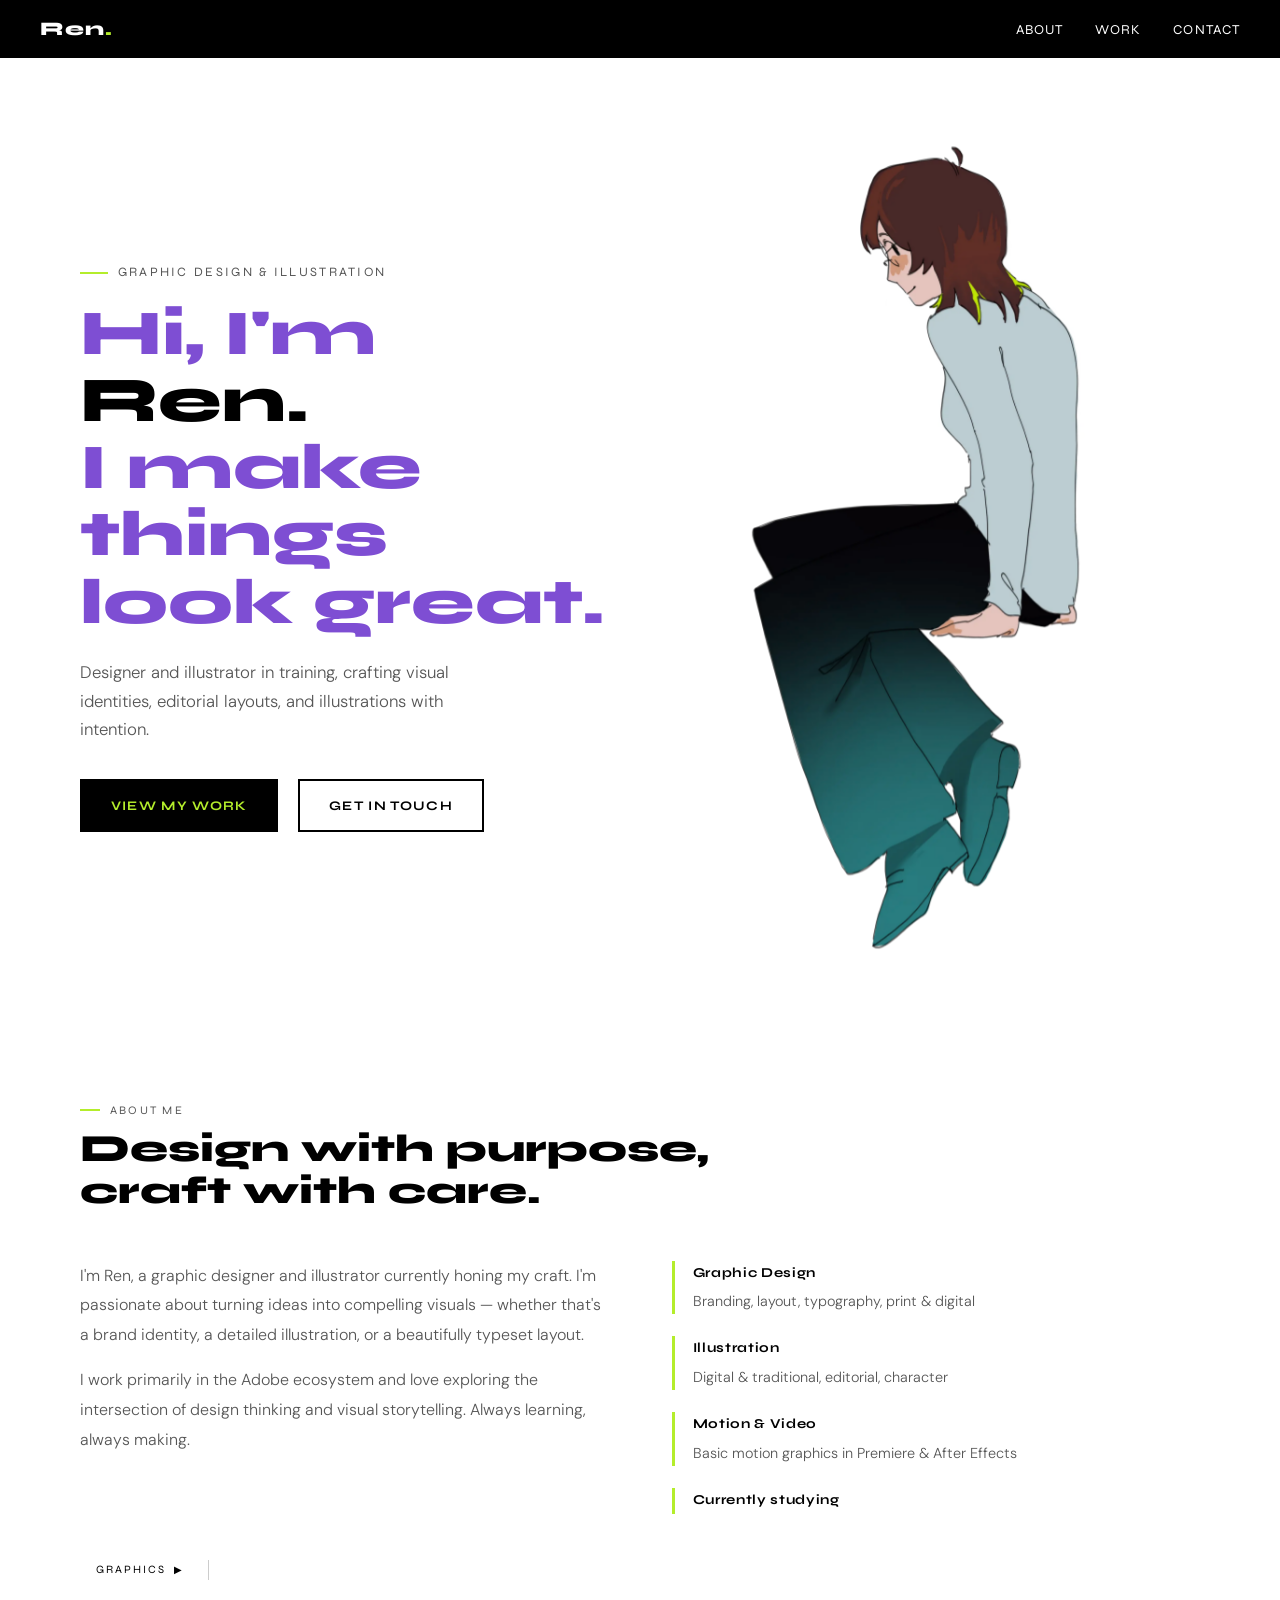
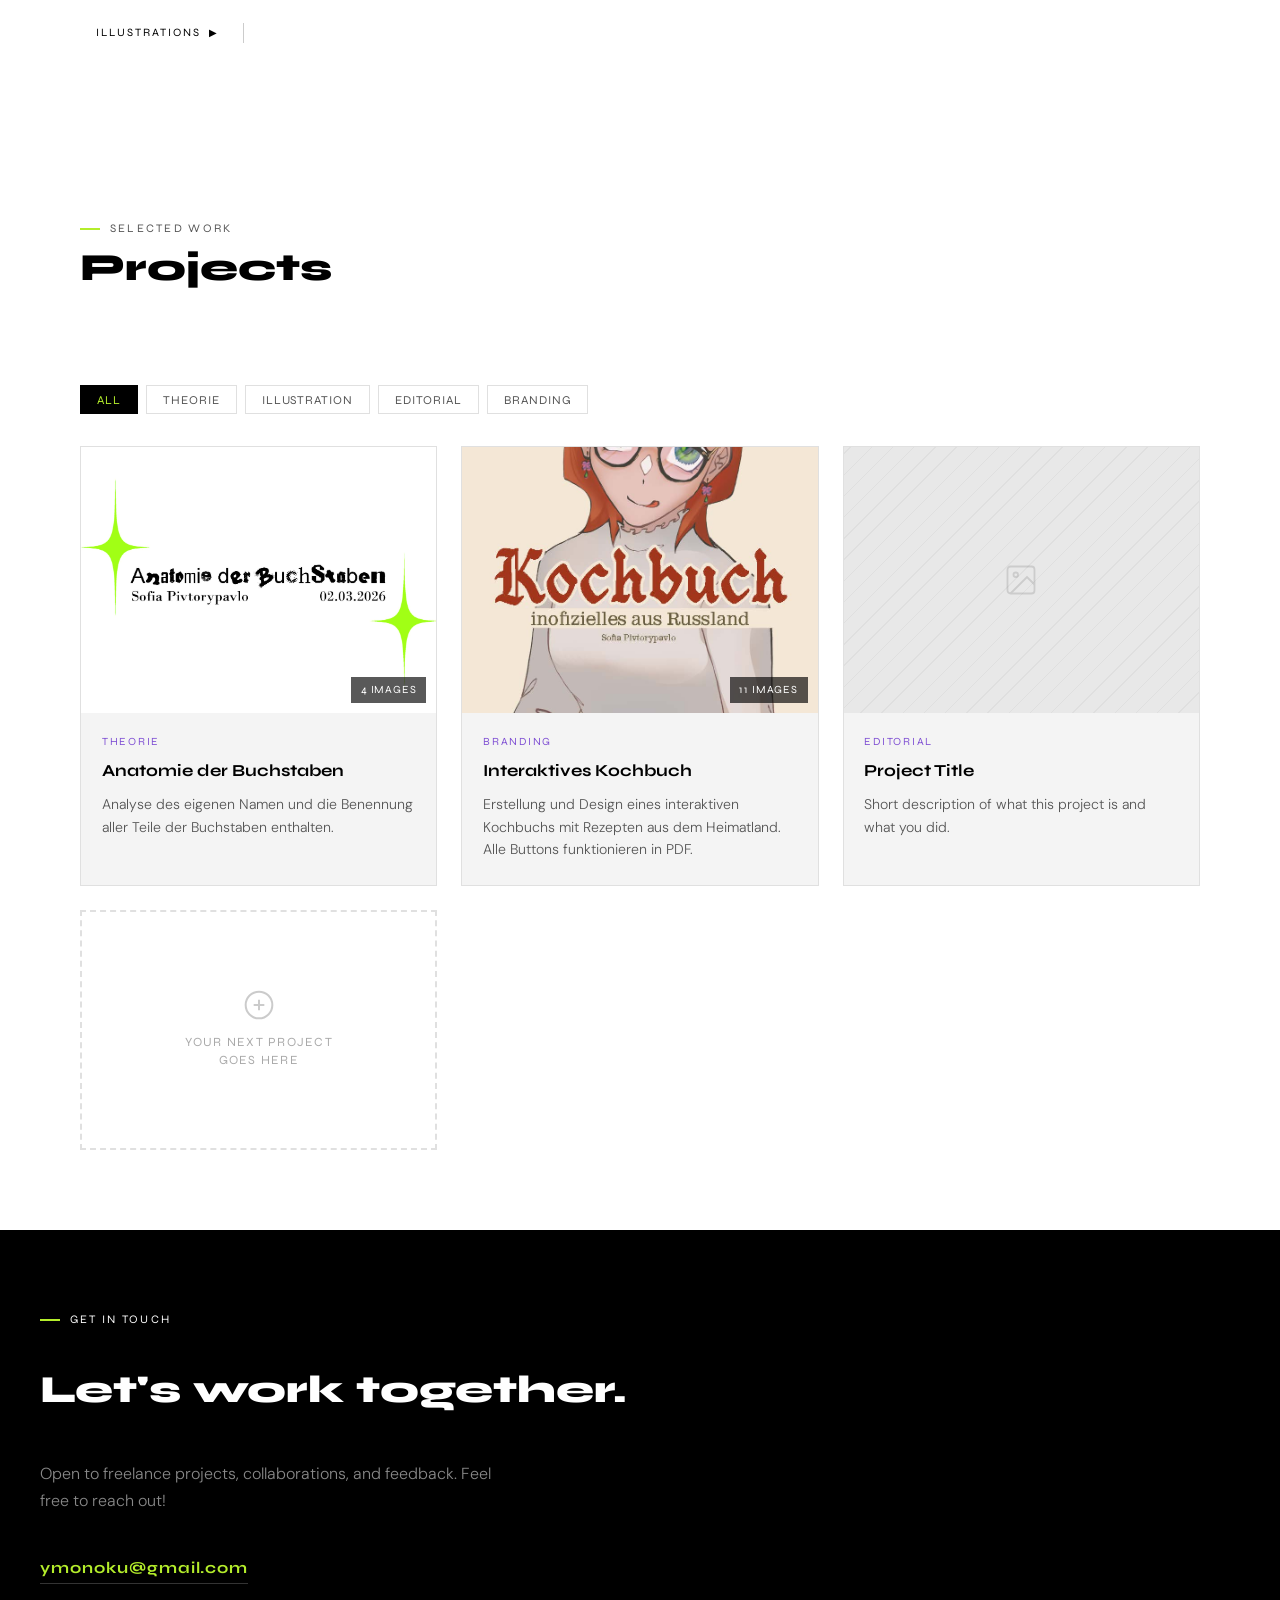
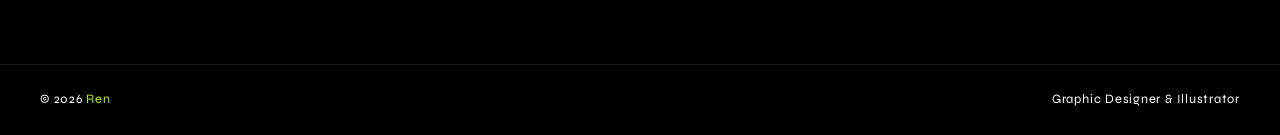
==== index.html @ 63bda1e6 "Add files via upload" ====
<!DOCTYPE html>
<html lang="en">
<head>
  <meta charset="UTF-8" />
  <meta name="viewport" content="width=device-width, initial-scale=1.0"/>
  <title>Ren — Graphic Designer & Illustrator</title>
  <link rel="icon" type="image/x-icon" href="./images/logo.ico">
  <link href="https://fonts.googleapis.com/css2?family=Syne:wght@400;700;800&family=DM+Sans:ital,wght@0,300;0,400;1,300&display=swap" rel="stylesheet"/>
  <style>
    /* ── VARIABLES ───────────────────────────────────────── */
    :root {
      --bg:        #ffffff;
      --nav-bg:    #000000;
      --nav-text:  #ffffff;
      --nav-hi:    #B4ED2B;
      --text:      #000000;
      --h1:        #7E4ED3;
      --accent:    #B4ED2B;
      --muted:     #555555;
      --card-bg:   #f4f4f4;
      --border:    #e0e0e0;
    }

    /* ── RESET & BASE ────────────────────────────────────── */
    *, *::before, *::after { box-sizing: border-box; margin: 0; padding: 0; }
    html { scroll-behavior: smooth; }
    body {
      background: var(--bg);
      color: var(--text);
      font-family: 'DM Sans', sans-serif;
      font-weight: 300;
      line-height: 1.7;
      overflow-x: hidden;
    }

    /* ── NAVBAR ──────────────────────────────────────────── */
    nav {
      background: var(--nav-bg);
      position: sticky;
      top: 0;
      z-index: 100;
      display: flex;
      align-items: center;
      justify-content: space-between;
      padding: 0 2.5rem;
      height: 58px;
    }
    .nav-logo {
      color: var(--nav-text);
      font-family: 'Syne', sans-serif;
      font-weight: 800;
      font-size: 1.2rem;
      letter-spacing: 0.06em;
      text-decoration: none;
    }
    .nav-logo span { color: var(--nav-hi); }
    nav ul {
      list-style: none;
      display: flex;
      gap: 2rem;
    }
    nav ul a {
      color: var(--nav-text);
      font-family: 'Syne', sans-serif;
      font-weight: 400;
      font-size: 0.85rem;
      letter-spacing: 0.08em;
      text-transform: uppercase;
      text-decoration: none;
      transition: color 0.2s;
    }
    nav ul a:hover,
    nav ul a.active { color: var(--nav-hi); }

    /* ── HERO ────────────────────────────────────────────── */
    .hero {
      min-height: 88vh;
      display: grid;
      grid-template-columns: 1fr 1fr;
      align-items: center;
      padding: 5rem 2.5rem 4rem;
      gap: 3rem;
      max-width: 1200px;
      margin: 0 auto;
    }
    .hero-text { animation: fadeUp 0.8s ease both; }
    .hero-eyebrow {
      font-family: 'Syne', sans-serif;
      font-size: 0.8rem;
      letter-spacing: 0.18em;
      text-transform: uppercase;
      color: var(--muted);
      margin-bottom: 1rem;
      display: flex;
      align-items: center;
      gap: 0.6rem;
    }
    .hero-eyebrow::before {
      content: '';
      display: inline-block;
      width: 28px;
      height: 2px;
      background: var(--accent);
    }
    h1 {
      font-family: 'Syne', sans-serif;
      font-weight: 800;
      font-size: clamp(2.8rem, 5vw, 4.5rem);
      line-height: 1.05;
      color: var(--h1);
      margin-bottom: 1.4rem;
    }
    h1 em {
      font-style: normal;
      color: var(--text);
    }
    .hero-desc {
      font-size: 1.05rem;
      color: var(--muted);
      max-width: 420px;
      margin-bottom: 2.2rem;
    }
    .btn {
      display: inline-block;
      background: var(--nav-bg);
      color: var(--nav-hi);
      font-family: 'Syne', sans-serif;
      font-weight: 700;
      font-size: 0.82rem;
      letter-spacing: 0.1em;
      text-transform: uppercase;
      text-decoration: none;
      padding: 0.85rem 1.8rem;
      border: 2px solid var(--nav-bg);
      transition: background 0.2s, color 0.2s;
    }
    .btn:hover { background: var(--accent); color: var(--nav-bg); border-color: var(--accent); }
    .btn-ghost {
      background: transparent;
      color: var(--text);
      border-color: var(--text);
      margin-left: 1rem;
    }
    .btn-ghost:hover { background: var(--text); color: var(--bg); }

    /* Hero illustration placeholder */
    .hero-visual {
      animation: fadeUp 0.8s 0.15s ease both;
      display: flex;
      align-items: center;
      justify-content: center;
    }
    .hero-frame {
      width: 100%;
      max-width: 420px;
      aspect-ratio: 4/5;
      background: var(--card-bg);
      border: 2px solid var(--border);
      display: flex;
      flex-direction: column;
      align-items: center;
      justify-content: center;
      gap: 0.8rem;
      color: var(--muted);
      font-family: 'Syne', sans-serif;
      font-size: 0.8rem;
      letter-spacing: 0.08em;
      text-transform: uppercase;
      position: relative;
      overflow: hidden;
    }
    .hero-frame::before {
      content: '';
      position: absolute;
      inset: 0;
      background: repeating-linear-gradient(
        45deg,
        transparent,
        transparent 18px,
        rgba(0,0,0,0.03) 18px,
        rgba(0,0,0,0.03) 19px
      );
    }
    .hero-frame svg { opacity: 0.25; }
    /* ── To swap in your photo: replace .hero-frame with an <img> tag ── */

    /* ── SKILLS ──────────────────────────────────────────── */
    .skills-stack {
      display: flex;
      flex-direction: column;
      gap: 0.6rem;
      margin-top: 1.8rem;
    }
    .skills-strip {
      background: var(--bg);
      padding: 0.75rem 1rem;
      display: flex;
      align-items: center;
      gap: 1.5rem;
      overflow: hidden;
    }
    .skills-strip .label {
      color: var(--text);
      font-family: 'Syne', sans-serif;
      font-size: 0.7rem;
      letter-spacing: 0.18em;
      text-transform: uppercase;
      white-space: nowrap;
      flex-shrink: 0;
      display: flex;
      align-items: center;
      gap: 0.5rem;
    }
    .skills-arrow {
      display: inline-block;
      transition: transform 0.35s ease;
      font-size: 0.6rem;
    }
    .skills-strip.open .skills-arrow { transform: rotate(90deg); }
    .skills-strip .divider { width: 1px; height: 20px; background: #ccc; flex-shrink: 0; }
    .skills-panel {
      display: flex;
      gap: 2rem;
      flex-wrap: nowrap;
      max-width: 0;
      overflow: hidden;
      opacity: 0;
      transition: max-width 0.5s ease, opacity 0.4s ease;
      align-items: center;
    }
    .skills-strip.open .skills-panel {
      max-width: 1000px;
      opacity: 1;
    }

    .skill-group {
      display: flex;
      align-items: center;
      gap: 0.5rem;
      flex-shrink: 0;
    }
    .group-label {
      border-color: var(--nav-hi) !important;
      color: var(--text) !important;
      font-weight: 700;
      white-space: nowrap;
    }
    .skill-sub {
      display: flex;
      gap: 0.5rem;
      flex-wrap: nowrap;
    }
    .skill-tag {
      color: var(--text);
      font-family: 'Syne', sans-serif;
      font-size: 0.78rem;
      letter-spacing: 0.06em;
      white-space: nowrap;
      padding: 0.25rem 0.75rem;
      transition: border-color 0.2s, color 0.2s;
    }
    .skill-tag:hover { color: var(--nav-hi); }

    /* ── SECTION SHARED ──────────────────────────────────── */
    section { max-width: 1200px; margin: 0 auto; padding: 5rem 2.5rem; }
    .section-label {
      font-family: 'Syne', sans-serif;
      font-size: 0.72rem;
      letter-spacing: 0.2em;
      text-transform: uppercase;
      color: var(--muted);
      margin-bottom: 0.5rem;
      display: flex;
      align-items: center;
      gap: 0.6rem;
    }
    .section-label::before {
      content: '';
      display: inline-block;
      width: 20px;
      height: 2px;
      background: var(--accent);
    }
    h2 {
      font-family: 'Syne', sans-serif;
      font-weight: 800;
      font-size: clamp(1.8rem, 3vw, 2.6rem);
      color: var(--text);
      line-height: 1.1;
      margin-bottom: 3rem;
    }

    /* ── ABOUT ───────────────────────────────────────────── */
    #about .about-grid {
      display: grid;
      grid-template-columns: 1fr 1fr;
      gap: 4rem;
      align-items: start;
    }
    .about-body { font-size: 1rem; color: var(--muted); line-height: 1.85; }
    .about-body p + p { margin-top: 1rem; }
    .about-highlights { display: flex; flex-direction: column; gap: 1.4rem; }
    .highlight-item {
      border-left: 3px solid var(--accent);
      padding-left: 1.1rem;
    }
    .highlight-item strong {
      font-family: 'Syne', sans-serif;
      font-weight: 700;
      font-size: 0.85rem;
      letter-spacing: 0.05em;
      display: block;
      margin-bottom: 0.2rem;
    }
    .highlight-item span { font-size: 0.9rem; color: var(--muted); }

    /* ── PROJECTS ────────────────────────────────────────── */
    #projects .projects-intro {
      display: flex;
      justify-content: space-between;
      align-items: flex-end;
      margin-bottom: 3rem;
      flex-wrap: wrap;
      gap: 1rem;
    }
    #projects .projects-intro > div { margin-bottom: 0; }
    .project-grid {
      display: grid;
      grid-template-columns: repeat(auto-fill, minmax(300px, 1fr));
      gap: 1.5rem;
    }

    /* ─── PROJECT CARD ─────────────────────────────────────
       To add a project, copy one .project-card block and:
       1. Replace the image placeholder comment with <img src="your-image.jpg" alt="..." />
       2. Update the title, category and description text
       3. Optionally update the data-category attribute for filtering
    ──────────────────────────────────────────────────────── */
    .project-card {
      background: var(--card-bg);
      border: 1.5px solid var(--border);
      overflow: hidden;
      transition: transform 0.25s, border-color 0.25s;
      cursor: pointer;
    }
    .project-card:hover { transform: translateY(-4px); border-color: var(--accent); }
    .project-thumb {
      width: 100%;
      aspect-ratio: 4/3;
      background: #e8e8e8;
      display: flex;
      align-items: center;
      justify-content: center;
      color: #aaa;
      font-family: 'Syne', sans-serif;
      font-size: 0.7rem;
      letter-spacing: 0.12em;
      text-transform: uppercase;
      position: relative;
      overflow: hidden;
    }
    .project-thumb img {
      width: 100%;
      height: 100%;
      object-fit: cover;
      display: block;
    }
    .project-thumb .placeholder-pattern {
      position: absolute;
      inset: 0;
      background: repeating-linear-gradient(
        -45deg,
        transparent,
        transparent 14px,
        rgba(0,0,0,0.04) 14px,
        rgba(0,0,0,0.04) 15px
      );
    }
    .project-info { padding: 1.2rem 1.3rem 1.5rem; }
    .project-category {
      font-family: 'Syne', sans-serif;
      font-size: 0.68rem;
      letter-spacing: 0.16em;
      text-transform: uppercase;
      color: var(--h1);
      margin-bottom: 0.35rem;
    }
    .project-title {
      font-family: 'Syne', sans-serif;
      font-weight: 700;
      font-size: 1.05rem;
      margin-bottom: 0.5rem;
    }
    .project-desc { font-size: 0.88rem; color: var(--muted); line-height: 1.6; }

    /* Add Project Card */
    .add-project-card {
      background: transparent;
      border: 2px dashed var(--border);
      display: flex;
      flex-direction: column;
      align-items: center;
      justify-content: center;
      aspect-ratio: unset;
      min-height: 240px;
      gap: 0.7rem;
      color: var(--muted);
      font-family: 'Syne', sans-serif;
      font-size: 0.78rem;
      letter-spacing: 0.1em;
      text-transform: uppercase;
      cursor: default;
      transition: border-color 0.2s;
      padding: 2rem;
      text-align: center;
    }
    .add-project-card svg { opacity: 0.3; }
    .add-project-card p { opacity: 0.5; line-height: 1.5; }

    /* Filter buttons */
    .filter-bar { display: flex; gap: 0.5rem; flex-wrap: wrap; margin-bottom: 2rem; }
    .filter-btn {
      font-family: 'Syne', sans-serif;
      font-size: 0.75rem;
      letter-spacing: 0.08em;
      text-transform: uppercase;
      padding: 0.4rem 1rem;
      border: 1.5px solid var(--border);
      background: transparent;
      color: var(--muted);
      cursor: pointer;
      transition: all 0.2s;
    }
    .filter-btn:hover, .filter-btn.active {
      border-color: var(--nav-bg);
      background: var(--nav-bg);
      color: var(--nav-hi);
    }

    /* ── CONTACT ─────────────────────────────────────────── */
    #contact {
      background: var(--nav-bg);
      max-width: 100%;
      padding: 5rem 2.5rem;
    }
    #contact .inner { max-width: 1200px; margin: 0 auto; }
    #contact .section-label { color: #ffffff; }
    #contact .section-label::before { background: var(--nav-hi); }
    #contact h2 { color: var(--nav-text); }
    #contact p { color: #888; max-width: 460px; margin-bottom: 2.5rem; }
    .contact-link {
      display: inline-block;
      color: var(--nav-hi);
      font-family: 'Syne', sans-serif;
      font-weight: 700;
      font-size: 1rem;
      letter-spacing: 0.06em;
      text-decoration: none;
      border-bottom: 1px solid #333;
      padding-bottom: 2px;
      transition: border-color 0.2s;
    }
    .contact-link:hover { border-color: var(--nav-hi); }

    /* ── FOOTER ──────────────────────────────────────────── */
    footer {
      background: var(--nav-bg);
      border-top: 1px solid #1a1a1a;
      padding: 1.5rem 2.5rem;
      display: flex;
      justify-content: space-between;
      align-items: center;
      flex-wrap: wrap;
      gap: 1rem;
    }
    footer span {
      color: #ffffff;
      font-size: 0.8rem;
      font-family: 'Syne', sans-serif;
      letter-spacing: 0.06em;
    }
    footer span em { color: var(--nav-hi); font-style: normal; }

    /* ── ANIMATIONS ──────────────────────────────────────── */
    @keyframes fadeUp {
      from { opacity: 0; transform: translateY(24px); }
      to   { opacity: 1; transform: translateY(0); }
    }

    /* ── RESPONSIVE ──────────────────────────────────────── */
    @media (max-width: 768px) {
      .hero { grid-template-columns: 1fr; padding-top: 3rem; }
      .hero-visual { order: -1; }
      .hero-frame { max-width: 280px; aspect-ratio: 1/1; }
      #about .about-grid { grid-template-columns: 1fr; gap: 2.5rem; }
      nav ul { gap: 1.2rem; }
    }
    /* ── IMAGE COUNT BADGE ───────────────────────────────────── */
    .img-count-badge {
      display: none;
      position: absolute;
      bottom: 10px;
      right: 10px;
      background: rgba(0,0,0,0.65);
      color: #fff;
      font-family: 'Syne', sans-serif;
      font-size: 0.68rem;
      letter-spacing: 0.08em;
      padding: 0.25rem 0.6rem;
      pointer-events: none;
    }

    /* ── LIGHTBOX ────────────────────────────────────────────── */
    #lightbox {
      display: none;
      position: fixed;
      inset: 0;
      z-index: 1000;
      background: rgba(0,0,0,0.93);
      flex-direction: column;
      align-items: center;
      justify-content: center;
    }
    #lightbox.open { display: flex; }

    .lb-stage {
      display: flex;
      align-items: center;
      justify-content: center;
      width: 100%;
      flex: 1;
      padding: 3rem 5rem;
    }
    #lb-img {
      max-width: 100%;
      max-height: 75vh;
      object-fit: contain;
      transition: opacity 0.12s ease;
      display: block;
    }
    .lb-close {
      position: absolute;
      top: 1.2rem;
      right: 1.5rem;
      background: none;
      border: none;
      color: #fff;
      font-size: 1.4rem;
      cursor: pointer;
      opacity: 0.6;
      transition: opacity 0.2s;
      line-height: 1;
      padding: 0.4rem;
    }
    .lb-close:hover { opacity: 1; }
    .lb-arrow {
      position: absolute;
      top: 50%;
      transform: translateY(-50%);
      background: none;
      border: 1.5px solid rgba(255,255,255,0.2);
      color: #fff;
      font-size: 1.3rem;
      width: 44px;
      height: 44px;
      cursor: pointer;
      opacity: 0.6;
      transition: opacity 0.2s, border-color 0.2s;
      display: flex;
      align-items: center;
      justify-content: center;
    }
    .lb-arrow:hover { opacity: 1; border-color: var(--nav-hi); color: var(--nav-hi); }
    .lb-prev { left: 1.5rem; }
    .lb-next { right: 1.5rem; }
    .lb-meta {
      display: flex;
      justify-content: space-between;
      align-items: center;
      width: 100%;
      padding: 0 2rem 0.5rem;
      color: rgba(255,255,255,0.5);
      font-family: 'Syne', sans-serif;
      font-size: 0.78rem;
      letter-spacing: 0.06em;
    }
    #lb-title { color: rgba(255,255,255,0.85); }
    #lb-dots {
      display: flex;
      gap: 0.5rem;
      padding-bottom: 1.5rem;
    }
    .lb-dot {
      width: 7px;
      height: 7px;
      border-radius: 50%;
      background: rgba(255,255,255,0.25);
      cursor: pointer;
      transition: background 0.2s;
    }
    .lb-dot.active { background: var(--nav-hi); }

  </style>
</head>
<body>

  <!-- ── NAV ──────────────────────────────────────────────── -->
  <nav>
    <a href="#" class="nav-logo">Ren<span>.</span></a>
    <ul>
      <li><a href="#about">About</a></li>
      <li><a href="#projects">Work</a></li>
      <li><a href="#contact">Contact</a></li>
    </ul>
  </nav>


  <!-- ── HERO ──────────────────────────────────────────────── -->
  <div class="hero">
    <div class="hero-text">
      <p class="hero-eyebrow">Graphic Design &amp; Illustration</p>
      <h1>Hi, I'm <em>Ren.</em><br/>I make things<br/><span style="color:var(--h1)">look great.</span></h1>
      <p class="hero-desc">
        Designer and illustrator in training, crafting visual identities, editorial layouts, and illustrations with intention.
      </p>
      <a href="#projects" class="btn">View My Work</a>
      <a href="#contact" class="btn btn-ghost">Get in Touch</a>
    </div>
    <div class="hero-visual">
      <!-- ── SWAP THIS FOR YOUR PHOTO ────────────────────────
           Replace the .hero-frame div below with:
           <img src="your-photo.jpg" alt="Ren" style="width:100%;max-width:420px;display:block;" />
      ──────────────────────────────────────────────────────── -->
      <img src="images/IMG_1488.webp" alt="Ren" style="width:100%;max-width:420px;display:block;" />
    </div>
  </div>

  <!-- ── ABOUT ─────────────────────────────────────────────── -->
  <section id="about">
    <p class="section-label">About me</p>
    <h2>Design with purpose,<br/>craft with care.</h2>
    <div class="about-grid">
      <div class="about-body">
        <!-- ── EDIT YOUR BIO HERE ──────────────────────────── -->
        <p>
          I'm Ren, a graphic designer and illustrator currently honing my craft. I'm passionate about turning ideas into compelling visuals — whether that's a brand identity, a detailed illustration, or a beautifully typeset layout.
        </p>
        <p>
          I work primarily in the Adobe ecosystem and love exploring the intersection of design thinking and visual storytelling. Always learning, always making.
        </p>
        <!-- ────────────────────────────────────────────────── -->
      </div>
      <div class="about-highlights">
        <!-- ── EDIT THESE HIGHLIGHTS AS YOU LIKE ─────────────
             Add or remove .highlight-item blocks freely.
        ──────────────────────────────────────────────────────── -->
        <div class="highlight-item">
          <strong>Graphic Design</strong>
          <span>Branding, layout, typography, print &amp; digital</span>
        </div>
        <div class="highlight-item">
          <strong>Illustration</strong>
          <span>Digital &amp; traditional, editorial, character</span>
        </div>
        <div class="highlight-item">
          <strong>Motion &amp; Video</strong>
          <span>Basic motion graphics in Premiere &amp; After Effects</span>
        </div>
        <div class="highlight-item">
          <strong>Currently studying</strong>
          <span><!-- Add your school / course here --></span>
        </div>
      </div>
    </div>
    <!-- ── SKILLS STRIPS ─────────────────────────────────────── -->
    <div class="skills-stack">

    <!-- Strip 1: Tools -->
    <div class="skills-strip" id="strip-1">
      <span class="label" onclick="toggleSkills('strip-1')" style="cursor:pointer;">
        GRAPHICS <span class="skills-arrow">▶</span>
      </span>
      <div class="divider"></div>
      <div class="skills-panel" id="skills-panel-1">
        <div class="skill-group">
          <!-- <span class="skill-tag group-label">🎨 Design</span> -->
           <div class="skill-sub">
             <span class="skill-tag">Photoshop</span>
             <span class="skill-tag">Illustrator</span>
             <span class="skill-tag">InDesign</span>
          </div>
        </div>
              <!-- Add more skill groups here -->
      </div>          
    </div>

    <!-- Strip 2: Programs (add your own label & tags) -->
    <div class="skills-strip" id="strip-2">
      <span class="label" onclick="toggleSkills('strip-2')" style="cursor:pointer;">
        ILLUSTRATIONS <span class="skills-arrow">▶</span>
      </span>
      <div class="divider"></div>
      <div class="skills-panel" id="skills-panel-2">
         <div class="skill-group">
          <!-- <span class="skill-tag group-label">💻 Software</span> -->
          <div class="skill-sub">
            <span class="skill-tag">Clip Studio Paint</span>
            <span class="skill-tag">Paint Tool Sai 2</span>
            <span class="skill-tag">Procreate</span>
          </div>
        </div>
        <!-- Add more skill groups here -->
       </div>
    </div>

        </div>

  </section>

  <!-- ── PROJECTS ───────────────────────────────────────────── -->
  <section id="projects">
    <div class="projects-intro">
      <div>
        <p class="section-label">Selected work</p>
        <h2>Projects</h2>
      </div>
    </div>

    <!-- Filter bar — add/remove categories as needed -->
    <div class="filter-bar">
      <button class="filter-btn active" onclick="filterProjects('all', this)">All</button>
      <button class="filter-btn" onclick="filterProjects('theory', this)">Theorie</button>
      <button class="filter-btn" onclick="filterProjects('illustration', this)">Illustration</button>
      <button class="filter-btn" onclick="filterProjects('editorial', this)">Editorial</button>
      <button class="filter-btn" onclick="filterProjects('branding', this)">Branding</button>
    </div>

    <div class="project-grid" id="project-grid">

      <!-- ══════════════════════════════════════════════════════
           HOW TO ADD A PROJECT
           1. Copy one .project-card block below
           2. Set data-category (branding / illustration / editorial / motion)
           3. Inside .project-images, add one or more <img> tags:
                <img src="photo1.jpg" alt="Description" />
                <img src="photo2.jpg" alt="Description" />
              The first image shows as the card thumbnail.
              All images open in the lightbox when clicked.
           4. Update .project-category, .project-title, .project-desc
      ════════════════════════════════════════════════════════ -->

      <!-- EXAMPLE CARD 1 (single image) -->
      <div class="project-card" data-category="theory" onclick="openLightbox(this)">
        <div class="project-thumb">
          <div class="project-images">
            <!-- Add your images here — first one is the thumbnail -->
             <img src="images/Anatomie der Buchstaben_Sofia Pivtorypavlo_Seite_1.jpg" alt="Anatomie der Buchstaben 1">
             <img src="images/Anatomie der Buchstaben_Sofia Pivtorypavlo_Seite_2.jpg" alt="Anatomie der Buchstaben 2">
             <img src="images/Anatomie der Buchstaben_Sofia Pivtorypavlo_Seite_3.jpg" alt="Anatomie der Buchstaben 3">
             <img src="images/Anatomie der Buchstaben_Sofia Pivtorypavlo_Seite_4.jpg" alt="Anatomie der Buchstaben 4">
            <!-- <img src="your-image.jpg" alt="Project name" /> -->
          </div>
          <div class="placeholder-pattern"></div>
          <svg class="thumb-placeholder" width="36" height="36" viewBox="0 0 24 24" fill="none" stroke="#ccc" stroke-width="1.2">
            <rect x="3" y="3" width="18" height="18" rx="2"/><circle cx="8.5" cy="8.5" r="1.5"/>
            <polyline points="21,15 16,10 5,21"/>
          </svg>
          <span class="img-count-badge"></span>
        </div>
        <div class="project-info">
          <p class="project-category">Theorie</p>
          <h3 class="project-title">Anatomie der Buchstaben</h3>
          <p class="project-desc">Analyse des eigenen Namen und die Benennung aller Teile der Buchstaben enthalten.</p>
        </div>
      </div>

      <!-- EXAMPLE CARD 2 (single image) -->
      <div class="project-card" data-category="branding" onclick="openLightbox(this)">
        <div class="project-thumb">
          <div class="project-images">
            <!-- Add your images here — first one is the thumbnail -->
             <img src="images/Kochbuch_Seite_01.jpg" alt="Kochbuch_Seite_01">
             <img src="images/Kochbuch_Seite_02.jpg" alt="Kochbuch_Seite_02">
             <img src="images/Kochbuch_Seite_03.jpg" alt="Kochbuch_Seite_03">
             <img src="images/Kochbuch_Seite_04.jpg" alt="Kochbuch_Seite_04">
             <img src="images/Kochbuch_Seite_05.jpg" alt="Kochbuch_Seite_05">
             <img src="images/Kochbuch_Seite_06.jpg" alt="Kochbuch_Seite_06">
             <img src="images/Kochbuch_Seite_07.jpg" alt="Kochbuch_Seite_07">
             <img src="images/Kochbuch_Seite_08.jpg" alt="Kochbuch_Seite_08">
             <img src="images/Kochbuch_Seite_09.jpg" alt="Kochbuch_Seite_09">
             <img src="images/Kochbuch_Seite_10.jpg" alt="Kochbuch_Seite_10">
             <img src="images/Kochbuch_Seite_11.jpg" alt="Kochbuch_Seite_11">
            <!-- <img src="your-image.jpg" alt="Project name" /> -->
          </div>
          <div class="placeholder-pattern"></div>
          <svg class="thumb-placeholder" width="36" height="36" viewBox="0 0 24 24" fill="none" stroke="#ccc" stroke-width="1.2">
            <rect x="3" y="3" width="18" height="18" rx="2"/><circle cx="8.5" cy="8.5" r="1.5"/>
            <polyline points="21,15 16,10 5,21"/>
          </svg>
          <span class="img-count-badge"></span>
        </div>
        <div class="project-info">
          <p class="project-category">Branding</p>
          <h3 class="project-title">Interaktives Kochbuch</h3>
          <p class="project-desc">Erstellung und Design eines interaktiven Kochbuchs mit Rezepten aus dem Heimatland. Alle Buttons funktionieren in PDF.</p>
        </div>
      </div>

      <!-- EXAMPLE CARD 3 (single image) -->
      <div class="project-card" data-category="editorial" onclick="openLightbox(this)">
        <div class="project-thumb">
          <div class="project-images"></div>
          <div class="placeholder-pattern"></div>
          <svg class="thumb-placeholder" width="36" height="36" viewBox="0 0 24 24" fill="none" stroke="#ccc" stroke-width="1.2">
            <rect x="3" y="3" width="18" height="18" rx="2"/><circle cx="8.5" cy="8.5" r="1.5"/>
            <polyline points="21,15 16,10 5,21"/>
          </svg>
          <span class="img-count-badge"></span>
        </div>
        <div class="project-info">
          <p class="project-category">Editorial</p>
          <h3 class="project-title">Project Title</h3>
          <p class="project-desc">Short description of what this project is and what you did.</p>
        </div>
      </div>

      <!-- "Add your work" nudge card -->
      <div class="project-card add-project-card">
        <svg width="32" height="32" viewBox="0 0 24 24" fill="none" stroke="currentColor" stroke-width="1.5">
          <circle cx="12" cy="12" r="10"/><line x1="12" y1="8" x2="12" y2="16"/><line x1="8" y1="12" x2="16" y2="12"/>
        </svg>
        <p>Your next project<br/>goes here</p>
      </div>

    </div>
  </section>

  <!-- ── CONTACT ────────────────────────────────────────────── -->
  <section id="contact">
    <div class="inner">
      <p class="section-label">Get in touch</p>
      <h2>Let's work together.</h2>
      <p>Open to freelance projects, collaborations, and feedback. Feel free to reach out!</p>
      <!-- ── REPLACE with your real email ─────────────────── -->
      <a href="mailto:ymonoku@gmail.com" class="contact-link">ymonoku@gmail.com</a>
    </div>
  </section>

  <!-- ── FOOTER ─────────────────────────────────────────────── -->
  <footer>
    <span>© 2026 <em>Ren</em></span>
    <span>Graphic Designer &amp; Illustrator</span>
  </footer>

  <!-- ── LIGHTBOX OVERLAY ───────────────────────────────────── -->
  <div id="lightbox" aria-modal="true" role="dialog" aria-label="Image viewer">
    <button class="lb-close" onclick="closeLightbox()" aria-label="Close">&#x2715;</button>
    <button class="lb-arrow lb-prev" onclick="shiftImage(-1)" aria-label="Previous">&#8592;</button>
    <button class="lb-arrow lb-next" onclick="shiftImage(1)" aria-label="Next">&#8594;</button>
    <div class="lb-stage">
      <img id="lb-img" src="" alt="" />
    </div>
    <div class="lb-meta">
      <span id="lb-title"></span>
      <span id="lb-counter"></span>
    </div>
    <div id="lb-dots"></div>
  </div>

  <!-- ── SCRIPTS ────────────────────────────────────────────── -->
  <script>
    /* ── Init: thumbnail display & badge ── */
    document.querySelectorAll('.project-card:not(.add-project-card)').forEach(card => {
      const imgs = card.querySelectorAll('.project-images img');
      const thumb = card.querySelector('.project-thumb');
      const badge = card.querySelector('.img-count-badge');
      const placeholder = card.querySelector('.thumb-placeholder');
      const pattern = card.querySelector('.placeholder-pattern');

      if (imgs.length > 0) {
        // Show first image as thumbnail
        const cover = imgs[0].cloneNode();
        cover.style.cssText = 'position:absolute;inset:0;width:100%;height:100%;object-fit:cover;';
        thumb.insertBefore(cover, thumb.firstChild);
        if (placeholder) placeholder.style.display = 'none';
        if (pattern) pattern.style.display = 'none';
      }
      // Show badge if multiple images
      if (imgs.length > 1 && badge) {
        badge.textContent = imgs.length + ' images';
        badge.style.display = 'block';
      }
    });

    /* ── Lightbox state ── */
    let lbImages = [];
    let lbIndex  = 0;

    function openLightbox(card) {
      const imgs  = card.querySelectorAll('.project-images img');
      const title = card.querySelector('.project-title')?.textContent || '';

      if (imgs.length === 0) {
        // No images yet — show a "no images" placeholder in the lightbox
        lbImages = [{ src: '', alt: 'No images added yet' }];
      } else {
        lbImages = Array.from(imgs).map(i => ({ src: i.src, alt: i.alt }));
      }
      lbIndex = 0;

      document.getElementById('lb-title').textContent = title;
      renderLightboxImage();

      const lb = document.getElementById('lightbox');
      lb.classList.add('open');
      document.body.style.overflow = 'hidden';
    }

    function closeLightbox() {
      document.getElementById('lightbox').classList.remove('open');
      document.body.style.overflow = '';
    }

    function shiftImage(dir) {
      lbIndex = (lbIndex + dir + lbImages.length) % lbImages.length;
      renderLightboxImage();
    }

    function renderLightboxImage() {
      const img = document.getElementById('lb-img');
      const current = lbImages[lbIndex];

      img.style.opacity = 0;
      setTimeout(() => {
        if (current.src) {
          img.src = current.src;
          img.alt = current.alt;
          img.style.display = 'block';
          document.getElementById('lb-counter').textContent =
            lbImages.length > 1 ? (lbIndex + 1) + ' / ' + lbImages.length : '';
        } else {
          // Placeholder state — no images added yet
          img.src = '';
          img.style.display = 'none';
          document.getElementById('lb-counter').textContent = '';
          document.getElementById('lb-counter').insertAdjacentHTML('afterend',
            '<span id="lb-no-img" style="color:rgba(255,255,255,0.35);font-family:Syne,sans-serif;font-size:0.85rem;letter-spacing:0.1em;">No images added yet</span>'
          );
        }
        img.style.opacity = 1;
      }, 120);

      // Remove stale no-img message
      document.getElementById('lb-no-img')?.remove();

      document.getElementById('lb-counter').textContent =
        (lbImages.length > 1 && current.src) ? (lbIndex + 1) + ' / ' + lbImages.length : '';

      // Dot indicators
      const dots = document.getElementById('lb-dots');
      dots.innerHTML = '';
      if (lbImages.length > 1 && current.src) {
        lbImages.forEach((_, i) => {
          const d = document.createElement('span');
          d.className = 'lb-dot' + (i === lbIndex ? ' active' : '');
          d.onclick = () => { lbIndex = i; renderLightboxImage(); };
          dots.appendChild(d);
        });
      }

      // Arrow visibility
      const show = lbImages.length > 1 && current.src;
      document.querySelector('.lb-prev').style.display = show ? '' : 'none';
      document.querySelector('.lb-next').style.display = show ? '' : 'none';
    }

    function toggleSkills(stripId) {
      document.getElementById(stripId).classList.toggle('open');
    }

    // Keyboard nav
    document.addEventListener('keydown', e => {
      const lb = document.getElementById('lightbox');
      if (!lb.classList.contains('open')) return;
      if (e.key === 'ArrowRight') shiftImage(1);
      if (e.key === 'ArrowLeft')  shiftImage(-1);
      if (e.key === 'Escape')     closeLightbox();
    });

    // Click backdrop to close
    document.getElementById('lightbox').addEventListener('click', function(e) {
      if (e.target === this || e.target.classList.contains('lb-stage')) closeLightbox();
    });

    /* ── Filter ── */
    function filterProjects(category, btn) {
      document.querySelectorAll('.filter-btn').forEach(b => b.classList.remove('active'));
      btn.classList.add('active');
      document.querySelectorAll('#project-grid .project-card').forEach(card => {
        if (card.classList.contains('add-project-card')) return;
        card.style.display = (category === 'all' || card.dataset.category === category) ? '' : 'none';
      });
    }

    /* ── Active nav on scroll ── */
    const sections = document.querySelectorAll('section[id], div.hero');
    window.addEventListener('scroll', () => {
      let current = '';
      sections.forEach(s => { if (window.scrollY >= s.offsetTop - 80) current = s.id || ''; });
      document.querySelectorAll('nav ul a').forEach(a => {
        a.classList.toggle('active', a.getAttribute('href') === '#' + current);
      });
    });
  </script>

</body>
</html>
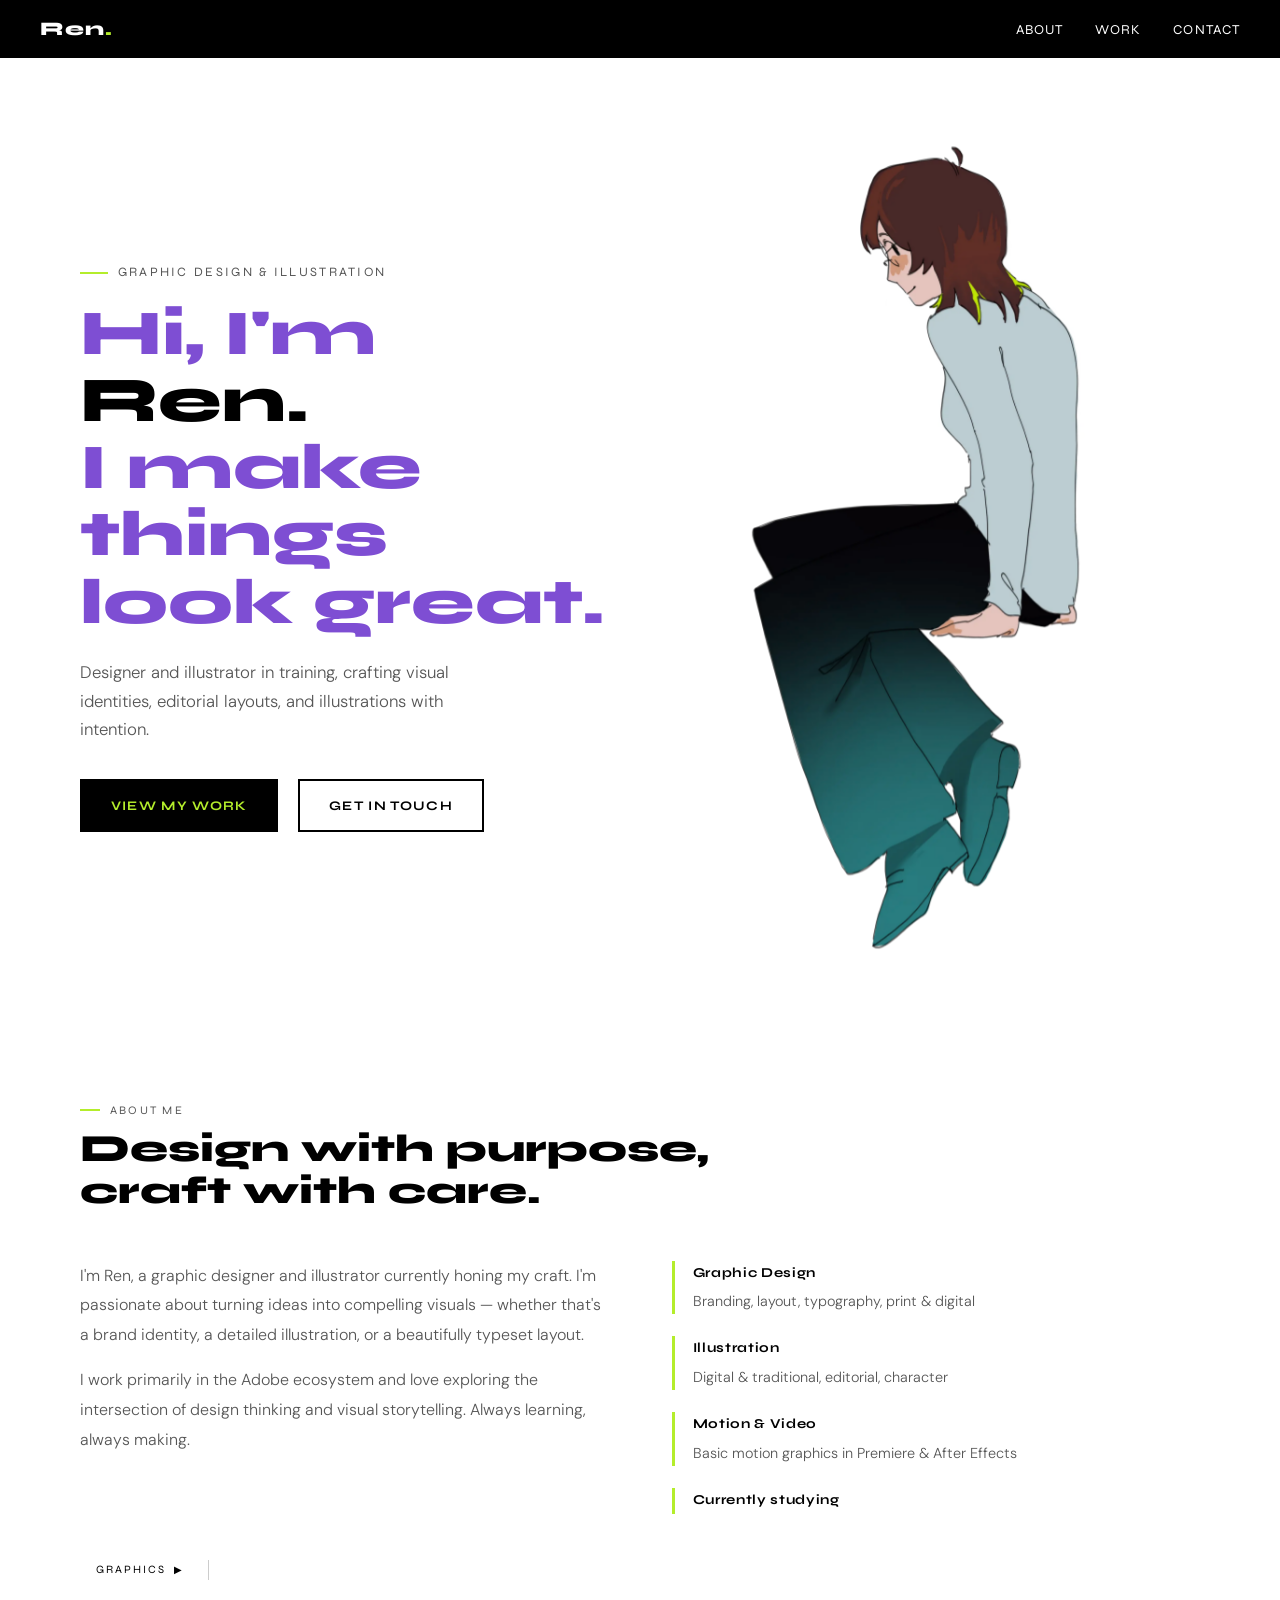
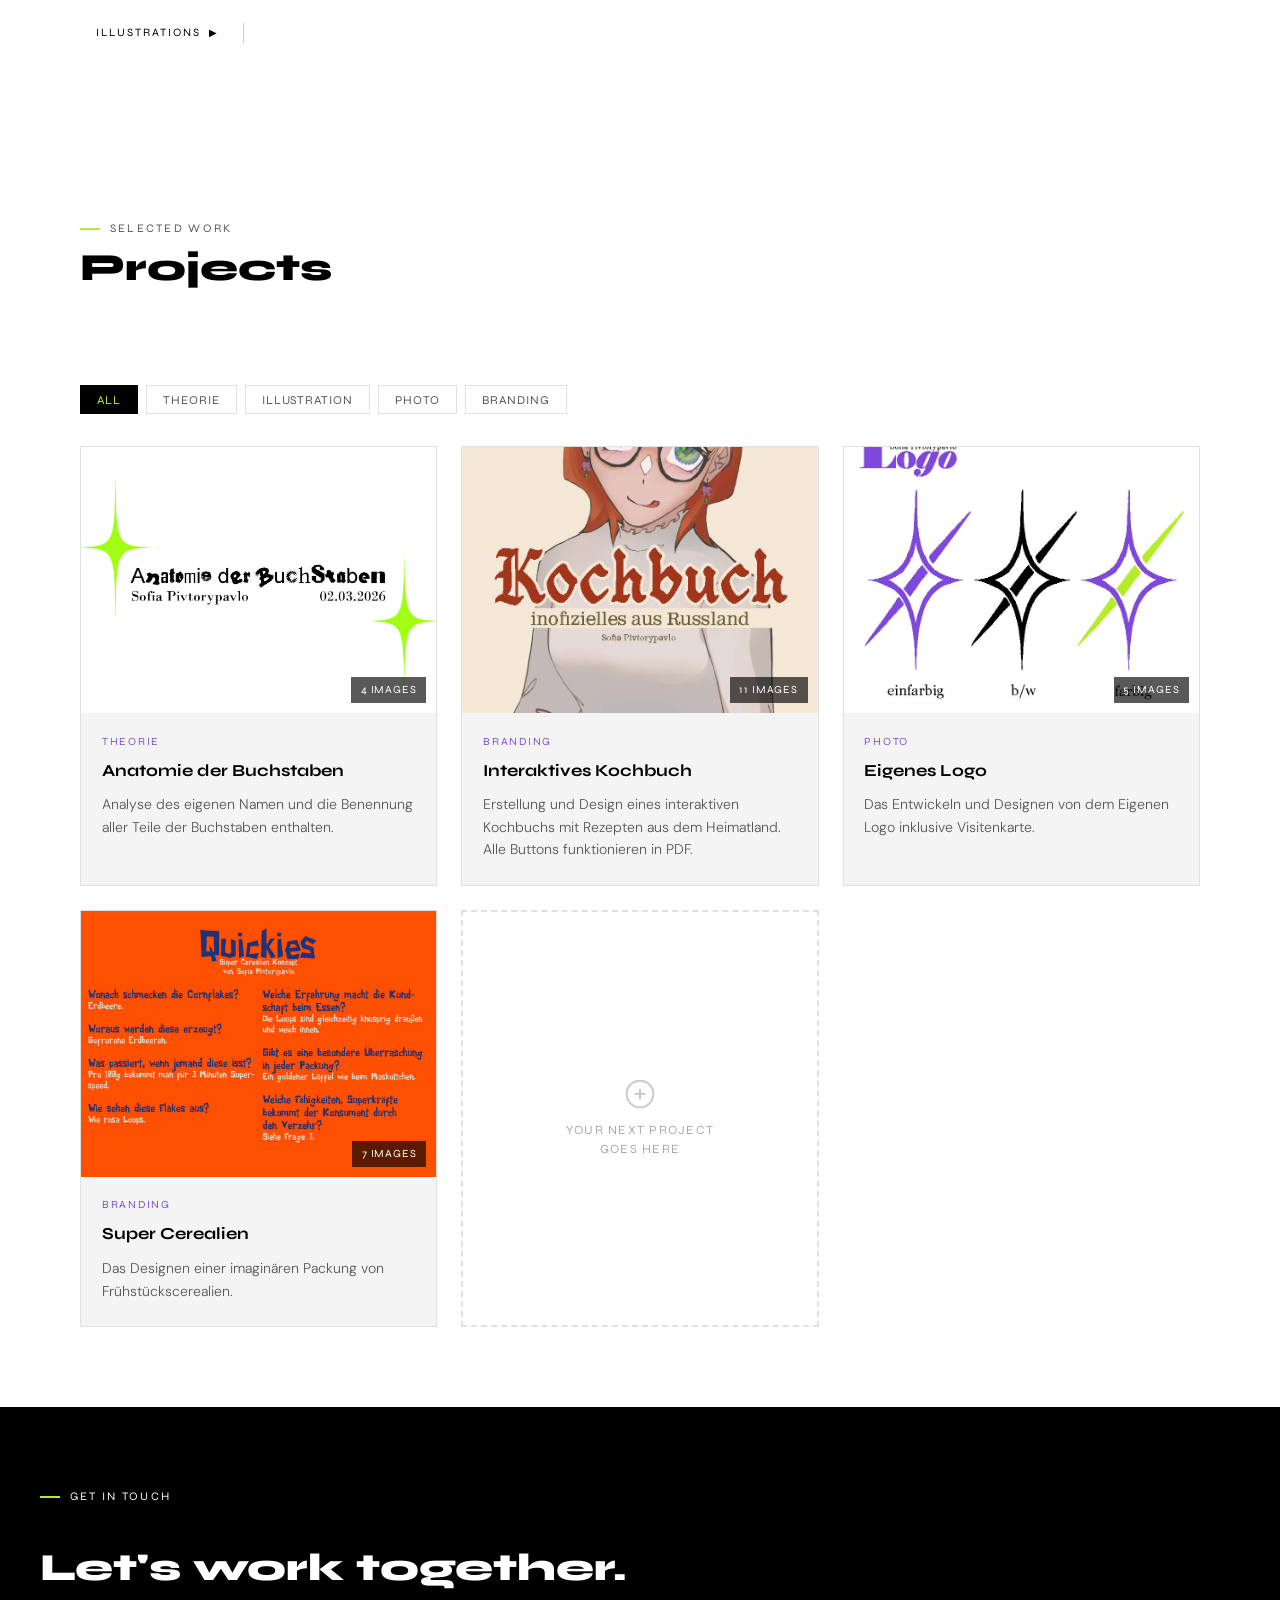
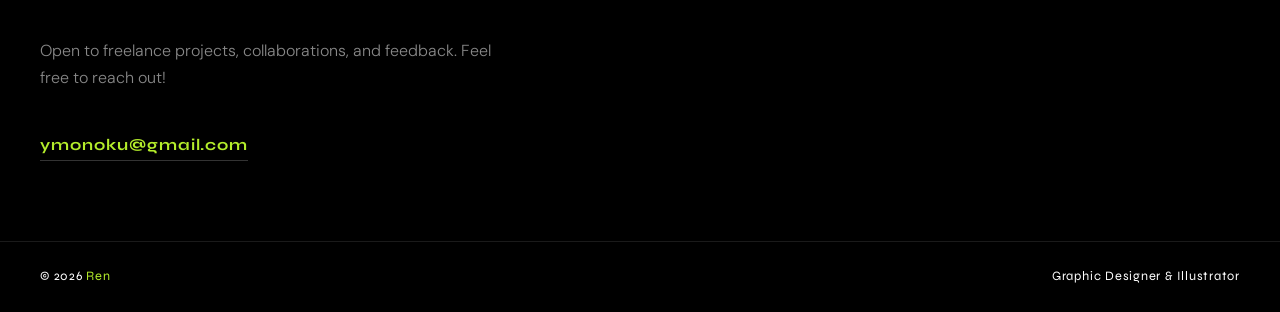
==== commit 663fad33: "Add files via upload" ====
--- a/index.html
+++ b/index.html
@@ -731,7 +731,7 @@
       <button class="filter-btn active" onclick="filterProjects('all', this)">All</button>
       <button class="filter-btn" onclick="filterProjects('theory', this)">Theorie</button>
       <button class="filter-btn" onclick="filterProjects('illustration', this)">Illustration</button>
-      <button class="filter-btn" onclick="filterProjects('editorial', this)">Editorial</button>
+      <button class="filter-btn" onclick="filterProjects('photo', this)">Photo</button>
       <button class="filter-btn" onclick="filterProjects('branding', this)">Branding</button>
     </div>
 
@@ -807,9 +807,17 @@
       </div>
 
       <!-- EXAMPLE CARD 3 (single image) -->
-      <div class="project-card" data-category="editorial" onclick="openLightbox(this)">
+      <div class="project-card" data-category="photo" onclick="openLightbox(this)">
         <div class="project-thumb">
-          <div class="project-images"></div>
+          <div class="project-images">
+            <!-- Add your images here — first one is the thumbnail -->
+             <img src="images/Eigenes Logo_Seite_1.jpg" alt="Eigenes Logo varianten">
+             <img src="images/Eigenes Logo_Seite_2.jpg" alt="Eigenes Logo Konzept">
+             <img src="images/Visitenkarte_Seite_1.jpg" alt="Visitenkarte Vorderseite">
+             <img src="images/Visitenkarte_Seite_2.jpg" alt="Visitenkarte Rückseite">
+             <img src="images/EIgenes Logo Mockup.jpg" alt="Eigenes Logo Mockup">
+            <!-- <img src="your-image.jpg" alt="Project name" /> -->
+          </div>
           <div class="placeholder-pattern"></div>
           <svg class="thumb-placeholder" width="36" height="36" viewBox="0 0 24 24" fill="none" stroke="#ccc" stroke-width="1.2">
             <rect x="3" y="3" width="18" height="18" rx="2"/><circle cx="8.5" cy="8.5" r="1.5"/>
@@ -818,9 +826,37 @@
           <span class="img-count-badge"></span>
         </div>
         <div class="project-info">
-          <p class="project-category">Editorial</p>
-          <h3 class="project-title">Project Title</h3>
-          <p class="project-desc">Short description of what this project is and what you did.</p>
+          <p class="project-category">Photo</p>
+          <h3 class="project-title">Eigenes Logo</h3>
+          <p class="project-desc">Das Entwickeln und Designen von dem Eigenen Logo inklusive Visitenkarte.</p>
+        </div>
+      </div>
+
+      <!-- EXAMPLE CARD 4 (single image) -->
+      <div class="project-card" data-category="branding" onclick="openLightbox(this)">
+        <div class="project-thumb">
+          <div class="project-images">
+            <!-- Add your images here — first one is the thumbnail -->
+             <img src="images/Quickies_Seite_1.jpg" alt="Quickies_Seite_1">
+             <img src="images/Quickies_Seite_2.jpg" alt="Quickies_Seite_2">
+             <img src="images/Quickies_Seite_3.jpg" alt="Quickies_Seite_3">
+             <img src="images/Quickies_Seite_4.jpg" alt="Quickies_Seite_4">
+             <img src="images/Quickies_Seite_5.jpg" alt="Quickies_Seite_5">
+             <img src="images/Quickies_Seite_6.jpg" alt="Quickies_Seite_6">
+             <img src="images/Quickies_Seite_7.jpg" alt="Quickies_Seite_7">
+            <!-- <img src="your-image.jpg" alt="Project name" /> -->
+          </div>
+          <div class="placeholder-pattern"></div>
+          <svg class="thumb-placeholder" width="36" height="36" viewBox="0 0 24 24" fill="none" stroke="#ccc" stroke-width="1.2">
+            <rect x="3" y="3" width="18" height="18" rx="2"/><circle cx="8.5" cy="8.5" r="1.5"/>
+            <polyline points="21,15 16,10 5,21"/>
+          </svg>
+          <span class="img-count-badge"></span>
+        </div>
+        <div class="project-info">
+          <p class="project-category">Branding</p>
+          <h3 class="project-title">Super Cerealien</h3>
+          <p class="project-desc">Das Designen einer imaginären Packung von Frühstückscerealien.</p>
         </div>
       </div>
 
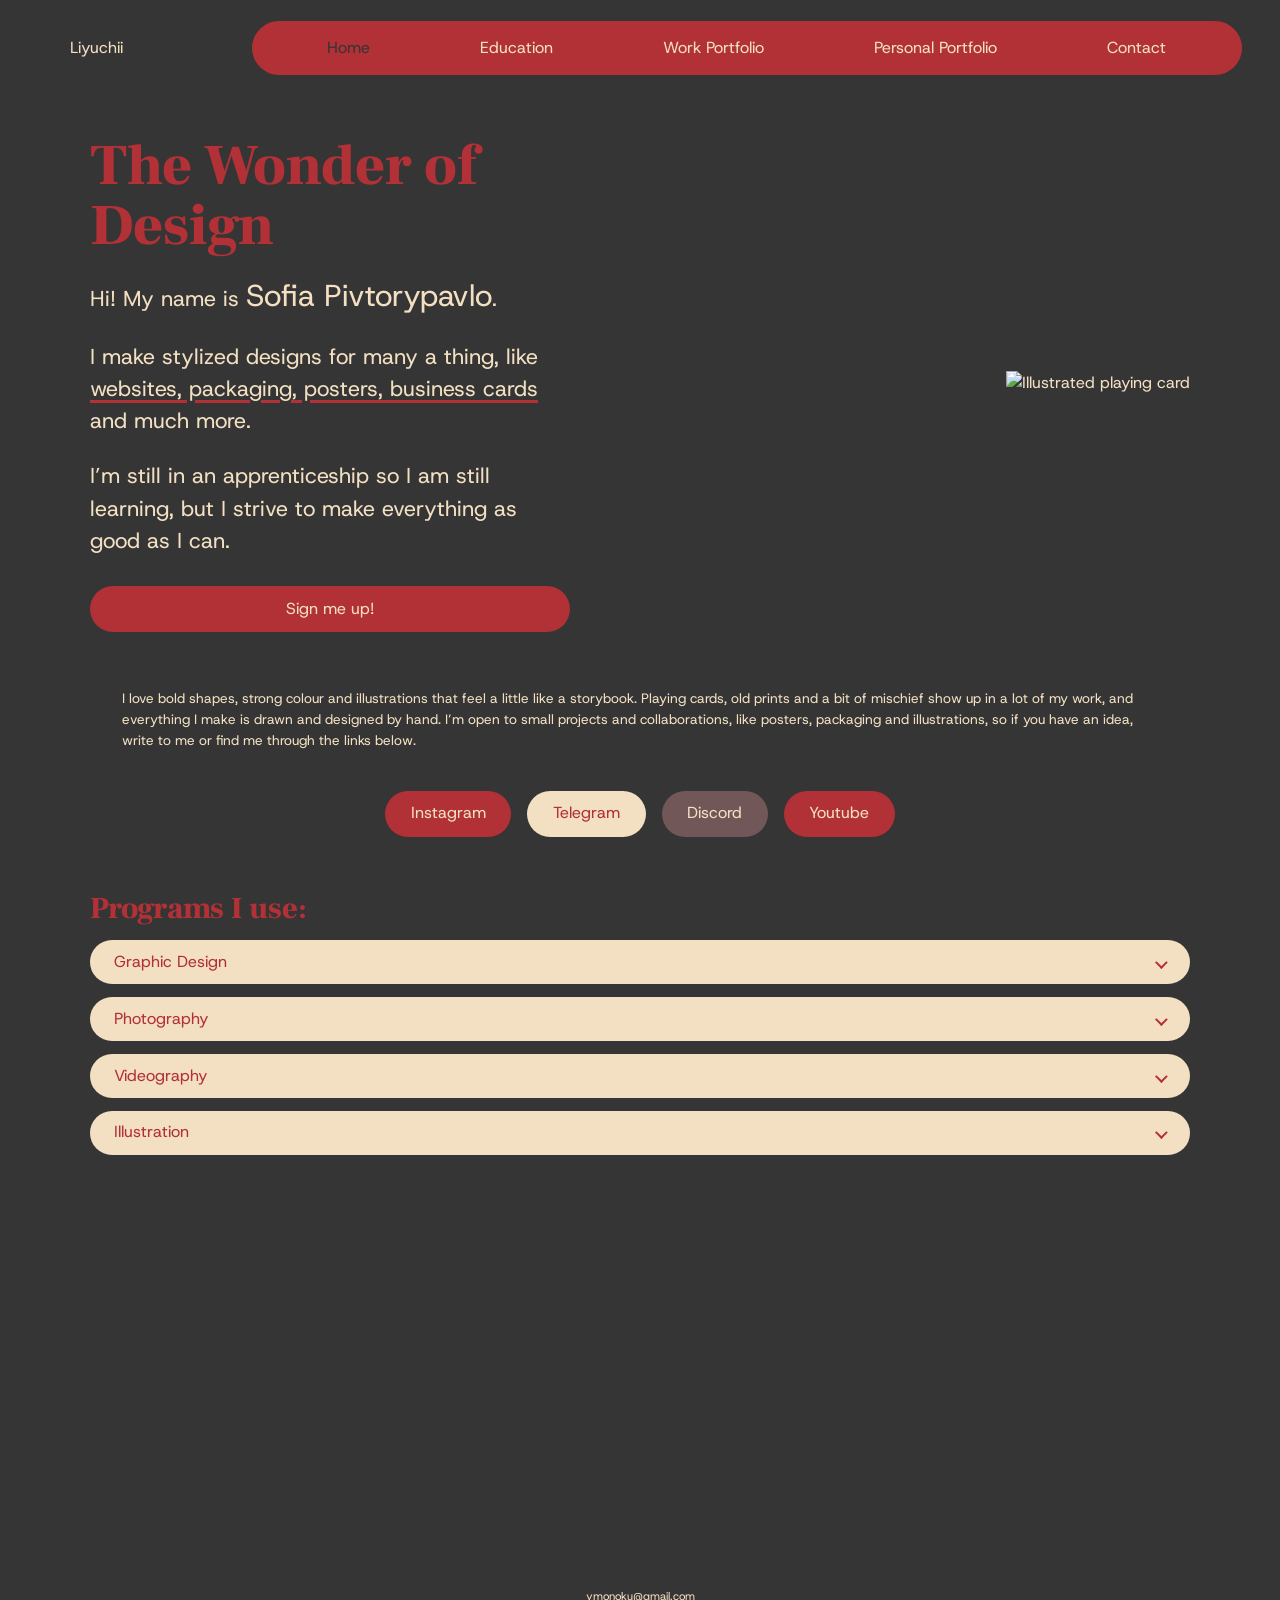
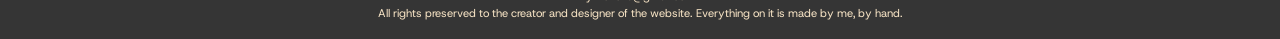
==== commit ed1173a2: "Add files via upload New website!" ====
--- a/index.html
+++ b/index.html
@@ -1,1053 +1,102 @@
-<!DOCTYPE html>
-<html lang="en">
-<head>
-  <meta charset="UTF-8" />
-  <meta name="viewport" content="width=device-width, initial-scale=1.0"/>
-  <title>Ren — Graphic Designer & Illustrator</title>
-  <link rel="icon" type="image/x-icon" href="./images/logo.ico">
-  <link href="https://fonts.googleapis.com/css2?family=Syne:wght@400;700;800&family=DM+Sans:ital,wght@0,300;0,400;1,300&display=swap" rel="stylesheet"/>
-  <style>
-    /* ── VARIABLES ───────────────────────────────────────── */
-    :root {
-      --bg:        #ffffff;
-      --nav-bg:    #000000;
-      --nav-text:  #ffffff;
-      --nav-hi:    #B4ED2B;
-      --text:      #000000;
-      --h1:        #7E4ED3;
-      --accent:    #B4ED2B;
-      --muted:     #555555;
-      --card-bg:   #f4f4f4;
-      --border:    #e0e0e0;
-    }
-
-    /* ── RESET & BASE ────────────────────────────────────── */
-    *, *::before, *::after { box-sizing: border-box; margin: 0; padding: 0; }
-    html { scroll-behavior: smooth; }
-    body {
-      background: var(--bg);
-      color: var(--text);
-      font-family: 'DM Sans', sans-serif;
-      font-weight: 300;
-      line-height: 1.7;
-      overflow-x: hidden;
-    }
-
-    /* ── NAVBAR ──────────────────────────────────────────── */
-    nav {
-      background: var(--nav-bg);
-      position: sticky;
-      top: 0;
-      z-index: 100;
-      display: flex;
-      align-items: center;
-      justify-content: space-between;
-      padding: 0 2.5rem;
-      height: 58px;
-    }
-    .nav-logo {
-      color: var(--nav-text);
-      font-family: 'Syne', sans-serif;
-      font-weight: 800;
-      font-size: 1.2rem;
-      letter-spacing: 0.06em;
-      text-decoration: none;
-    }
-    .nav-logo span { color: var(--nav-hi); }
-    nav ul {
-      list-style: none;
-      display: flex;
-      gap: 2rem;
-    }
-    nav ul a {
-      color: var(--nav-text);
-      font-family: 'Syne', sans-serif;
-      font-weight: 400;
-      font-size: 0.85rem;
-      letter-spacing: 0.08em;
-      text-transform: uppercase;
-      text-decoration: none;
-      transition: color 0.2s;
-    }
-    nav ul a:hover,
-    nav ul a.active { color: var(--nav-hi); }
-
-    /* ── HERO ────────────────────────────────────────────── */
-    .hero {
-      min-height: 88vh;
-      display: grid;
-      grid-template-columns: 1fr 1fr;
-      align-items: center;
-      padding: 5rem 2.5rem 4rem;
-      gap: 3rem;
-      max-width: 1200px;
-      margin: 0 auto;
-    }
-    .hero-text { animation: fadeUp 0.8s ease both; }
-    .hero-eyebrow {
-      font-family: 'Syne', sans-serif;
-      font-size: 0.8rem;
-      letter-spacing: 0.18em;
-      text-transform: uppercase;
-      color: var(--muted);
-      margin-bottom: 1rem;
-      display: flex;
-      align-items: center;
-      gap: 0.6rem;
-    }
-    .hero-eyebrow::before {
-      content: '';
-      display: inline-block;
-      width: 28px;
-      height: 2px;
-      background: var(--accent);
-    }
-    h1 {
-      font-family: 'Syne', sans-serif;
-      font-weight: 800;
-      font-size: clamp(2.8rem, 5vw, 4.5rem);
-      line-height: 1.05;
-      color: var(--h1);
-      margin-bottom: 1.4rem;
-    }
-    h1 em {
-      font-style: normal;
-      color: var(--text);
-    }
-    .hero-desc {
-      font-size: 1.05rem;
-      color: var(--muted);
-      max-width: 420px;
-      margin-bottom: 2.2rem;
-    }
-    .btn {
-      display: inline-block;
-      background: var(--nav-bg);
-      color: var(--nav-hi);
-      font-family: 'Syne', sans-serif;
-      font-weight: 700;
-      font-size: 0.82rem;
-      letter-spacing: 0.1em;
-      text-transform: uppercase;
-      text-decoration: none;
-      padding: 0.85rem 1.8rem;
-      border: 2px solid var(--nav-bg);
-      transition: background 0.2s, color 0.2s;
-    }
-    .btn:hover { background: var(--accent); color: var(--nav-bg); border-color: var(--accent); }
-    .btn-ghost {
-      background: transparent;
-      color: var(--text);
-      border-color: var(--text);
-      margin-left: 1rem;
-    }
-    .btn-ghost:hover { background: var(--text); color: var(--bg); }
-
-    /* Hero illustration placeholder */
-    .hero-visual {
-      animation: fadeUp 0.8s 0.15s ease both;
-      display: flex;
-      align-items: center;
-      justify-content: center;
-    }
-    .hero-frame {
-      width: 100%;
-      max-width: 420px;
-      aspect-ratio: 4/5;
-      background: var(--card-bg);
-      border: 2px solid var(--border);
-      display: flex;
-      flex-direction: column;
-      align-items: center;
-      justify-content: center;
-      gap: 0.8rem;
-      color: var(--muted);
-      font-family: 'Syne', sans-serif;
-      font-size: 0.8rem;
-      letter-spacing: 0.08em;
-      text-transform: uppercase;
-      position: relative;
-      overflow: hidden;
-    }
-    .hero-frame::before {
-      content: '';
-      position: absolute;
-      inset: 0;
-      background: repeating-linear-gradient(
-        45deg,
-        transparent,
-        transparent 18px,
-        rgba(0,0,0,0.03) 18px,
-        rgba(0,0,0,0.03) 19px
-      );
-    }
-    .hero-frame svg { opacity: 0.25; }
-    /* ── To swap in your photo: replace .hero-frame with an <img> tag ── */
-
-    /* ── SKILLS ──────────────────────────────────────────── */
-    .skills-stack {
-      display: flex;
-      flex-direction: column;
-      gap: 0.6rem;
-      margin-top: 1.8rem;
-    }
-    .skills-strip {
-      background: var(--bg);
-      padding: 0.75rem 1rem;
-      display: flex;
-      align-items: center;
-      gap: 1.5rem;
-      overflow: hidden;
-    }
-    .skills-strip .label {
-      color: var(--text);
-      font-family: 'Syne', sans-serif;
-      font-size: 0.7rem;
-      letter-spacing: 0.18em;
-      text-transform: uppercase;
-      white-space: nowrap;
-      flex-shrink: 0;
-      display: flex;
-      align-items: center;
-      gap: 0.5rem;
-    }
-    .skills-arrow {
-      display: inline-block;
-      transition: transform 0.35s ease;
-      font-size: 0.6rem;
-    }
-    .skills-strip.open .skills-arrow { transform: rotate(90deg); }
-    .skills-strip .divider { width: 1px; height: 20px; background: #ccc; flex-shrink: 0; }
-    .skills-panel {
-      display: flex;
-      gap: 2rem;
-      flex-wrap: nowrap;
-      max-width: 0;
-      overflow: hidden;
-      opacity: 0;
-      transition: max-width 0.5s ease, opacity 0.4s ease;
-      align-items: center;
-    }
-    .skills-strip.open .skills-panel {
-      max-width: 1000px;
-      opacity: 1;
-    }
-
-    .skill-group {
-      display: flex;
-      align-items: center;
-      gap: 0.5rem;
-      flex-shrink: 0;
-    }
-    .group-label {
-      border-color: var(--nav-hi) !important;
-      color: var(--text) !important;
-      font-weight: 700;
-      white-space: nowrap;
-    }
-    .skill-sub {
-      display: flex;
-      gap: 0.5rem;
-      flex-wrap: nowrap;
-    }
-    .skill-tag {
-      color: var(--text);
-      font-family: 'Syne', sans-serif;
-      font-size: 0.78rem;
-      letter-spacing: 0.06em;
-      white-space: nowrap;
-      padding: 0.25rem 0.75rem;
-      transition: border-color 0.2s, color 0.2s;
-    }
-    .skill-tag:hover { color: var(--nav-hi); }
-
-    /* ── SECTION SHARED ──────────────────────────────────── */
-    section { max-width: 1200px; margin: 0 auto; padding: 5rem 2.5rem; }
-    .section-label {
-      font-family: 'Syne', sans-serif;
-      font-size: 0.72rem;
-      letter-spacing: 0.2em;
-      text-transform: uppercase;
-      color: var(--muted);
-      margin-bottom: 0.5rem;
-      display: flex;
-      align-items: center;
-      gap: 0.6rem;
-    }
-    .section-label::before {
-      content: '';
-      display: inline-block;
-      width: 20px;
-      height: 2px;
-      background: var(--accent);
-    }
-    h2 {
-      font-family: 'Syne', sans-serif;
-      font-weight: 800;
-      font-size: clamp(1.8rem, 3vw, 2.6rem);
-      color: var(--text);
-      line-height: 1.1;
-      margin-bottom: 3rem;
-    }
-
-    /* ── ABOUT ───────────────────────────────────────────── */
-    #about .about-grid {
-      display: grid;
-      grid-template-columns: 1fr 1fr;
-      gap: 4rem;
-      align-items: start;
-    }
-    .about-body { font-size: 1rem; color: var(--muted); line-height: 1.85; }
-    .about-body p + p { margin-top: 1rem; }
-    .about-highlights { display: flex; flex-direction: column; gap: 1.4rem; }
-    .highlight-item {
-      border-left: 3px solid var(--accent);
-      padding-left: 1.1rem;
-    }
-    .highlight-item strong {
-      font-family: 'Syne', sans-serif;
-      font-weight: 700;
-      font-size: 0.85rem;
-      letter-spacing: 0.05em;
-      display: block;
-      margin-bottom: 0.2rem;
-    }
-    .highlight-item span { font-size: 0.9rem; color: var(--muted); }
-
-    /* ── PROJECTS ────────────────────────────────────────── */
-    #projects .projects-intro {
-      display: flex;
-      justify-content: space-between;
-      align-items: flex-end;
-      margin-bottom: 3rem;
-      flex-wrap: wrap;
-      gap: 1rem;
-    }
-    #projects .projects-intro > div { margin-bottom: 0; }
-    .project-grid {
-      display: grid;
-      grid-template-columns: repeat(auto-fill, minmax(300px, 1fr));
-      gap: 1.5rem;
-    }
-
-    /* ─── PROJECT CARD ─────────────────────────────────────
-       To add a project, copy one .project-card block and:
-       1. Replace the image placeholder comment with <img src="your-image.jpg" alt="..." />
-       2. Update the title, category and description text
-       3. Optionally update the data-category attribute for filtering
-    ──────────────────────────────────────────────────────── */
-    .project-card {
-      background: var(--card-bg);
-      border: 1.5px solid var(--border);
-      overflow: hidden;
-      transition: transform 0.25s, border-color 0.25s;
-      cursor: pointer;
-    }
-    .project-card:hover { transform: translateY(-4px); border-color: var(--accent); }
-    .project-thumb {
-      width: 100%;
-      aspect-ratio: 4/3;
-      background: #e8e8e8;
-      display: flex;
-      align-items: center;
-      justify-content: center;
-      color: #aaa;
-      font-family: 'Syne', sans-serif;
-      font-size: 0.7rem;
-      letter-spacing: 0.12em;
-      text-transform: uppercase;
-      position: relative;
-      overflow: hidden;
-    }
-    .project-thumb img {
-      width: 100%;
-      height: 100%;
-      object-fit: cover;
-      display: block;
-    }
-    .project-thumb .placeholder-pattern {
-      position: absolute;
-      inset: 0;
-      background: repeating-linear-gradient(
-        -45deg,
-        transparent,
-        transparent 14px,
-        rgba(0,0,0,0.04) 14px,
-        rgba(0,0,0,0.04) 15px
-      );
-    }
-    .project-info { padding: 1.2rem 1.3rem 1.5rem; }
-    .project-category {
-      font-family: 'Syne', sans-serif;
-      font-size: 0.68rem;
-      letter-spacing: 0.16em;
-      text-transform: uppercase;
-      color: var(--h1);
-      margin-bottom: 0.35rem;
-    }
-    .project-title {
-      font-family: 'Syne', sans-serif;
-      font-weight: 700;
-      font-size: 1.05rem;
-      margin-bottom: 0.5rem;
-    }
-    .project-desc { font-size: 0.88rem; color: var(--muted); line-height: 1.6; }
-
-    /* Add Project Card */
-    .add-project-card {
-      background: transparent;
-      border: 2px dashed var(--border);
-      display: flex;
-      flex-direction: column;
-      align-items: center;
-      justify-content: center;
-      aspect-ratio: unset;
-      min-height: 240px;
-      gap: 0.7rem;
-      color: var(--muted);
-      font-family: 'Syne', sans-serif;
-      font-size: 0.78rem;
-      letter-spacing: 0.1em;
-      text-transform: uppercase;
-      cursor: default;
-      transition: border-color 0.2s;
-      padding: 2rem;
-      text-align: center;
-    }
-    .add-project-card svg { opacity: 0.3; }
-    .add-project-card p { opacity: 0.5; line-height: 1.5; }
-
-    /* Filter buttons */
-    .filter-bar { display: flex; gap: 0.5rem; flex-wrap: wrap; margin-bottom: 2rem; }
-    .filter-btn {
-      font-family: 'Syne', sans-serif;
-      font-size: 0.75rem;
-      letter-spacing: 0.08em;
-      text-transform: uppercase;
-      padding: 0.4rem 1rem;
-      border: 1.5px solid var(--border);
-      background: transparent;
-      color: var(--muted);
-      cursor: pointer;
-      transition: all 0.2s;
-    }
-    .filter-btn:hover, .filter-btn.active {
-      border-color: var(--nav-bg);
-      background: var(--nav-bg);
-      color: var(--nav-hi);
-    }
-
-    /* ── CONTACT ─────────────────────────────────────────── */
-    #contact {
-      background: var(--nav-bg);
-      max-width: 100%;
-      padding: 5rem 2.5rem;
-    }
-    #contact .inner { max-width: 1200px; margin: 0 auto; }
-    #contact .section-label { color: #ffffff; }
-    #contact .section-label::before { background: var(--nav-hi); }
-    #contact h2 { color: var(--nav-text); }
-    #contact p { color: #888; max-width: 460px; margin-bottom: 2.5rem; }
-    .contact-link {
-      display: inline-block;
-      color: var(--nav-hi);
-      font-family: 'Syne', sans-serif;
-      font-weight: 700;
-      font-size: 1rem;
-      letter-spacing: 0.06em;
-      text-decoration: none;
-      border-bottom: 1px solid #333;
-      padding-bottom: 2px;
-      transition: border-color 0.2s;
-    }
-    .contact-link:hover { border-color: var(--nav-hi); }
-
-    /* ── FOOTER ──────────────────────────────────────────── */
-    footer {
-      background: var(--nav-bg);
-      border-top: 1px solid #1a1a1a;
-      padding: 1.5rem 2.5rem;
-      display: flex;
-      justify-content: space-between;
-      align-items: center;
-      flex-wrap: wrap;
-      gap: 1rem;
-    }
-    footer span {
-      color: #ffffff;
-      font-size: 0.8rem;
-      font-family: 'Syne', sans-serif;
-      letter-spacing: 0.06em;
-    }
-    footer span em { color: var(--nav-hi); font-style: normal; }
-
-    /* ── ANIMATIONS ──────────────────────────────────────── */
-    @keyframes fadeUp {
-      from { opacity: 0; transform: translateY(24px); }
-      to   { opacity: 1; transform: translateY(0); }
-    }
-
-    /* ── RESPONSIVE ──────────────────────────────────────── */
-    @media (max-width: 768px) {
-      .hero { grid-template-columns: 1fr; padding-top: 3rem; }
-      .hero-visual { order: -1; }
-      .hero-frame { max-width: 280px; aspect-ratio: 1/1; }
-      #about .about-grid { grid-template-columns: 1fr; gap: 2.5rem; }
-      nav ul { gap: 1.2rem; }
-    }
-    /* ── IMAGE COUNT BADGE ───────────────────────────────────── */
-    .img-count-badge {
-      display: none;
-      position: absolute;
-      bottom: 10px;
-      right: 10px;
-      background: rgba(0,0,0,0.65);
-      color: #fff;
-      font-family: 'Syne', sans-serif;
-      font-size: 0.68rem;
-      letter-spacing: 0.08em;
-      padding: 0.25rem 0.6rem;
-      pointer-events: none;
-    }
-
-    /* ── LIGHTBOX ────────────────────────────────────────────── */
-    #lightbox {
-      display: none;
-      position: fixed;
-      inset: 0;
-      z-index: 1000;
-      background: rgba(0,0,0,0.93);
-      flex-direction: column;
-      align-items: center;
-      justify-content: center;
-    }
-    #lightbox.open { display: flex; }
-
-    .lb-stage {
-      display: flex;
-      align-items: center;
-      justify-content: center;
-      width: 100%;
-      flex: 1;
-      padding: 3rem 5rem;
-    }
-    #lb-img {
-      max-width: 100%;
-      max-height: 75vh;
-      object-fit: contain;
-      transition: opacity 0.12s ease;
-      display: block;
-    }
-    .lb-close {
-      position: absolute;
-      top: 1.2rem;
-      right: 1.5rem;
-      background: none;
-      border: none;
-      color: #fff;
-      font-size: 1.4rem;
-      cursor: pointer;
-      opacity: 0.6;
-      transition: opacity 0.2s;
-      line-height: 1;
-      padding: 0.4rem;
-    }
-    .lb-close:hover { opacity: 1; }
-    .lb-arrow {
-      position: absolute;
-      top: 50%;
-      transform: translateY(-50%);
-      background: none;
-      border: 1.5px solid rgba(255,255,255,0.2);
-      color: #fff;
-      font-size: 1.3rem;
-      width: 44px;
-      height: 44px;
-      cursor: pointer;
-      opacity: 0.6;
-      transition: opacity 0.2s, border-color 0.2s;
-      display: flex;
-      align-items: center;
-      justify-content: center;
-    }
-    .lb-arrow:hover { opacity: 1; border-color: var(--nav-hi); color: var(--nav-hi); }
-    .lb-prev { left: 1.5rem; }
-    .lb-next { right: 1.5rem; }
-    .lb-meta {
-      display: flex;
-      justify-content: space-between;
-      align-items: center;
-      width: 100%;
-      padding: 0 2rem 0.5rem;
-      color: rgba(255,255,255,0.5);
-      font-family: 'Syne', sans-serif;
-      font-size: 0.78rem;
-      letter-spacing: 0.06em;
-    }
-    #lb-title { color: rgba(255,255,255,0.85); }
-    #lb-dots {
-      display: flex;
-      gap: 0.5rem;
-      padding-bottom: 1.5rem;
-    }
-    .lb-dot {
-      width: 7px;
-      height: 7px;
-      border-radius: 50%;
-      background: rgba(255,255,255,0.25);
-      cursor: pointer;
-      transition: background 0.2s;
-    }
-    .lb-dot.active { background: var(--nav-hi); }
-
-  </style>
-</head>
-<body>
-
-  <!-- ── NAV ──────────────────────────────────────────────── -->
-  <nav>
-    <a href="#" class="nav-logo">Ren<span>.</span></a>
-    <ul>
-      <li><a href="#about">About</a></li>
-      <li><a href="#projects">Work</a></li>
-      <li><a href="#contact">Contact</a></li>
-    </ul>
-  </nav>
-
-
-  <!-- ── HERO ──────────────────────────────────────────────── -->
-  <div class="hero">
-    <div class="hero-text">
-      <p class="hero-eyebrow">Graphic Design &amp; Illustration</p>
-      <h1>Hi, I'm <em>Ren.</em><br/>I make things<br/><span style="color:var(--h1)">look great.</span></h1>
-      <p class="hero-desc">
-        Designer and illustrator in training, crafting visual identities, editorial layouts, and illustrations with intention.
-      </p>
-      <a href="#projects" class="btn">View My Work</a>
-      <a href="#contact" class="btn btn-ghost">Get in Touch</a>
-    </div>
-    <div class="hero-visual">
-      <!-- ── SWAP THIS FOR YOUR PHOTO ────────────────────────
-           Replace the .hero-frame div below with:
-           <img src="your-photo.jpg" alt="Ren" style="width:100%;max-width:420px;display:block;" />
-      ──────────────────────────────────────────────────────── -->
-      <img src="images/IMG_1488.webp" alt="Ren" style="width:100%;max-width:420px;display:block;" />
-    </div>
-  </div>
-
-  <!-- ── ABOUT ─────────────────────────────────────────────── -->
-  <section id="about">
-    <p class="section-label">About me</p>
-    <h2>Design with purpose,<br/>craft with care.</h2>
-    <div class="about-grid">
-      <div class="about-body">
-        <!-- ── EDIT YOUR BIO HERE ──────────────────────────── -->
-        <p>
-          I'm Ren, a graphic designer and illustrator currently honing my craft. I'm passionate about turning ideas into compelling visuals — whether that's a brand identity, a detailed illustration, or a beautifully typeset layout.
-        </p>
-        <p>
-          I work primarily in the Adobe ecosystem and love exploring the intersection of design thinking and visual storytelling. Always learning, always making.
-        </p>
-        <!-- ────────────────────────────────────────────────── -->
-      </div>
-      <div class="about-highlights">
-        <!-- ── EDIT THESE HIGHLIGHTS AS YOU LIKE ─────────────
-             Add or remove .highlight-item blocks freely.
-        ──────────────────────────────────────────────────────── -->
-        <div class="highlight-item">
-          <strong>Graphic Design</strong>
-          <span>Branding, layout, typography, print &amp; digital</span>
-        </div>
-        <div class="highlight-item">
-          <strong>Illustration</strong>
-          <span>Digital &amp; traditional, editorial, character</span>
-        </div>
-        <div class="highlight-item">
-          <strong>Motion &amp; Video</strong>
-          <span>Basic motion graphics in Premiere &amp; After Effects</span>
-        </div>
-        <div class="highlight-item">
-          <strong>Currently studying</strong>
-          <span><!-- Add your school / course here --></span>
-        </div>
-      </div>
-    </div>
-    <!-- ── SKILLS STRIPS ─────────────────────────────────────── -->
-    <div class="skills-stack">
-
-    <!-- Strip 1: Tools -->
-    <div class="skills-strip" id="strip-1">
-      <span class="label" onclick="toggleSkills('strip-1')" style="cursor:pointer;">
-        GRAPHICS <span class="skills-arrow">▶</span>
-      </span>
-      <div class="divider"></div>
-      <div class="skills-panel" id="skills-panel-1">
-        <div class="skill-group">
-          <!-- <span class="skill-tag group-label">🎨 Design</span> -->
-           <div class="skill-sub">
-             <span class="skill-tag">Photoshop</span>
-             <span class="skill-tag">Illustrator</span>
-             <span class="skill-tag">InDesign</span>
-          </div>
-        </div>
-              <!-- Add more skill groups here -->
-      </div>          
-    </div>
-
-    <!-- Strip 2: Programs (add your own label & tags) -->
-    <div class="skills-strip" id="strip-2">
-      <span class="label" onclick="toggleSkills('strip-2')" style="cursor:pointer;">
-        ILLUSTRATIONS <span class="skills-arrow">▶</span>
-      </span>
-      <div class="divider"></div>
-      <div class="skills-panel" id="skills-panel-2">
-         <div class="skill-group">
-          <!-- <span class="skill-tag group-label">💻 Software</span> -->
-          <div class="skill-sub">
-            <span class="skill-tag">Clip Studio Paint</span>
-            <span class="skill-tag">Paint Tool Sai 2</span>
-            <span class="skill-tag">Procreate</span>
-          </div>
-        </div>
-        <!-- Add more skill groups here -->
-       </div>
-    </div>
-
-        </div>
-
-  </section>
-
-  <!-- ── PROJECTS ───────────────────────────────────────────── -->
-  <section id="projects">
-    <div class="projects-intro">
-      <div>
-        <p class="section-label">Selected work</p>
-        <h2>Projects</h2>
-      </div>
-    </div>
-
-    <!-- Filter bar — add/remove categories as needed -->
-    <div class="filter-bar">
-      <button class="filter-btn active" onclick="filterProjects('all', this)">All</button>
-      <button class="filter-btn" onclick="filterProjects('theory', this)">Theorie</button>
-      <button class="filter-btn" onclick="filterProjects('illustration', this)">Illustration</button>
-      <button class="filter-btn" onclick="filterProjects('photo', this)">Photo</button>
-      <button class="filter-btn" onclick="filterProjects('branding', this)">Branding</button>
-    </div>
-
-    <div class="project-grid" id="project-grid">
-
-      <!-- ══════════════════════════════════════════════════════
-           HOW TO ADD A PROJECT
-           1. Copy one .project-card block below
-           2. Set data-category (branding / illustration / editorial / motion)
-           3. Inside .project-images, add one or more <img> tags:
-                <img src="photo1.jpg" alt="Description" />
-                <img src="photo2.jpg" alt="Description" />
-              The first image shows as the card thumbnail.
-              All images open in the lightbox when clicked.
-           4. Update .project-category, .project-title, .project-desc
-      ════════════════════════════════════════════════════════ -->
-
-      <!-- EXAMPLE CARD 1 (single image) -->
-      <div class="project-card" data-category="theory" onclick="openLightbox(this)">
-        <div class="project-thumb">
-          <div class="project-images">
-            <!-- Add your images here — first one is the thumbnail -->
-             <img src="images/Anatomie der Buchstaben_Sofia Pivtorypavlo_Seite_1.jpg" alt="Anatomie der Buchstaben 1">
-             <img src="images/Anatomie der Buchstaben_Sofia Pivtorypavlo_Seite_2.jpg" alt="Anatomie der Buchstaben 2">
-             <img src="images/Anatomie der Buchstaben_Sofia Pivtorypavlo_Seite_3.jpg" alt="Anatomie der Buchstaben 3">
-             <img src="images/Anatomie der Buchstaben_Sofia Pivtorypavlo_Seite_4.jpg" alt="Anatomie der Buchstaben 4">
-            <!-- <img src="your-image.jpg" alt="Project name" /> -->
-          </div>
-          <div class="placeholder-pattern"></div>
-          <svg class="thumb-placeholder" width="36" height="36" viewBox="0 0 24 24" fill="none" stroke="#ccc" stroke-width="1.2">
-            <rect x="3" y="3" width="18" height="18" rx="2"/><circle cx="8.5" cy="8.5" r="1.5"/>
-            <polyline points="21,15 16,10 5,21"/>
-          </svg>
-          <span class="img-count-badge"></span>
-        </div>
-        <div class="project-info">
-          <p class="project-category">Theorie</p>
-          <h3 class="project-title">Anatomie der Buchstaben</h3>
-          <p class="project-desc">Analyse des eigenen Namen und die Benennung aller Teile der Buchstaben enthalten.</p>
-        </div>
-      </div>
-
-      <!-- EXAMPLE CARD 2 (single image) -->
-      <div class="project-card" data-category="branding" onclick="openLightbox(this)">
-        <div class="project-thumb">
-          <div class="project-images">
-            <!-- Add your images here — first one is the thumbnail -->
-             <img src="images/Kochbuch_Seite_01.jpg" alt="Kochbuch_Seite_01">
-             <img src="images/Kochbuch_Seite_02.jpg" alt="Kochbuch_Seite_02">
-             <img src="images/Kochbuch_Seite_03.jpg" alt="Kochbuch_Seite_03">
-             <img src="images/Kochbuch_Seite_04.jpg" alt="Kochbuch_Seite_04">
-             <img src="images/Kochbuch_Seite_05.jpg" alt="Kochbuch_Seite_05">
-             <img src="images/Kochbuch_Seite_06.jpg" alt="Kochbuch_Seite_06">
-             <img src="images/Kochbuch_Seite_07.jpg" alt="Kochbuch_Seite_07">
-             <img src="images/Kochbuch_Seite_08.jpg" alt="Kochbuch_Seite_08">
-             <img src="images/Kochbuch_Seite_09.jpg" alt="Kochbuch_Seite_09">
-             <img src="images/Kochbuch_Seite_10.jpg" alt="Kochbuch_Seite_10">
-             <img src="images/Kochbuch_Seite_11.jpg" alt="Kochbuch_Seite_11">
-            <!-- <img src="your-image.jpg" alt="Project name" /> -->
-          </div>
-          <div class="placeholder-pattern"></div>
-          <svg class="thumb-placeholder" width="36" height="36" viewBox="0 0 24 24" fill="none" stroke="#ccc" stroke-width="1.2">
-            <rect x="3" y="3" width="18" height="18" rx="2"/><circle cx="8.5" cy="8.5" r="1.5"/>
-            <polyline points="21,15 16,10 5,21"/>
-          </svg>
-          <span class="img-count-badge"></span>
-        </div>
-        <div class="project-info">
-          <p class="project-category">Branding</p>
-          <h3 class="project-title">Interaktives Kochbuch</h3>
-          <p class="project-desc">Erstellung und Design eines interaktiven Kochbuchs mit Rezepten aus dem Heimatland. Alle Buttons funktionieren in PDF.</p>
-        </div>
-      </div>
-
-      <!-- EXAMPLE CARD 3 (single image) -->
-      <div class="project-card" data-category="photo" onclick="openLightbox(this)">
-        <div class="project-thumb">
-          <div class="project-images">
-            <!-- Add your images here — first one is the thumbnail -->
-             <img src="images/Eigenes Logo_Seite_1.jpg" alt="Eigenes Logo varianten">
-             <img src="images/Eigenes Logo_Seite_2.jpg" alt="Eigenes Logo Konzept">
-             <img src="images/Visitenkarte_Seite_1.jpg" alt="Visitenkarte Vorderseite">
-             <img src="images/Visitenkarte_Seite_2.jpg" alt="Visitenkarte Rückseite">
-             <img src="images/EIgenes Logo Mockup.jpg" alt="Eigenes Logo Mockup">
-            <!-- <img src="your-image.jpg" alt="Project name" /> -->
-          </div>
-          <div class="placeholder-pattern"></div>
-          <svg class="thumb-placeholder" width="36" height="36" viewBox="0 0 24 24" fill="none" stroke="#ccc" stroke-width="1.2">
-            <rect x="3" y="3" width="18" height="18" rx="2"/><circle cx="8.5" cy="8.5" r="1.5"/>
-            <polyline points="21,15 16,10 5,21"/>
-          </svg>
-          <span class="img-count-badge"></span>
-        </div>
-        <div class="project-info">
-          <p class="project-category">Photo</p>
-          <h3 class="project-title">Eigenes Logo</h3>
-          <p class="project-desc">Das Entwickeln und Designen von dem Eigenen Logo inklusive Visitenkarte.</p>
-        </div>
-      </div>
-
-      <!-- EXAMPLE CARD 4 (single image) -->
-      <div class="project-card" data-category="branding" onclick="openLightbox(this)">
-        <div class="project-thumb">
-          <div class="project-images">
-            <!-- Add your images here — first one is the thumbnail -->
-             <img src="images/Quickies_Seite_1.jpg" alt="Quickies_Seite_1">
-             <img src="images/Quickies_Seite_2.jpg" alt="Quickies_Seite_2">
-             <img src="images/Quickies_Seite_3.jpg" alt="Quickies_Seite_3">
-             <img src="images/Quickies_Seite_4.jpg" alt="Quickies_Seite_4">
-             <img src="images/Quickies_Seite_5.jpg" alt="Quickies_Seite_5">
-             <img src="images/Quickies_Seite_6.jpg" alt="Quickies_Seite_6">
-             <img src="images/Quickies_Seite_7.jpg" alt="Quickies_Seite_7">
-            <!-- <img src="your-image.jpg" alt="Project name" /> -->
-          </div>
-          <div class="placeholder-pattern"></div>
-          <svg class="thumb-placeholder" width="36" height="36" viewBox="0 0 24 24" fill="none" stroke="#ccc" stroke-width="1.2">
-            <rect x="3" y="3" width="18" height="18" rx="2"/><circle cx="8.5" cy="8.5" r="1.5"/>
-            <polyline points="21,15 16,10 5,21"/>
-          </svg>
-          <span class="img-count-badge"></span>
-        </div>
-        <div class="project-info">
-          <p class="project-category">Branding</p>
-          <h3 class="project-title">Super Cerealien</h3>
-          <p class="project-desc">Das Designen einer imaginären Packung von Frühstückscerealien.</p>
-        </div>
-      </div>
-
-      <!-- "Add your work" nudge card -->
-      <div class="project-card add-project-card">
-        <svg width="32" height="32" viewBox="0 0 24 24" fill="none" stroke="currentColor" stroke-width="1.5">
-          <circle cx="12" cy="12" r="10"/><line x1="12" y1="8" x2="12" y2="16"/><line x1="8" y1="12" x2="16" y2="12"/>
-        </svg>
-        <p>Your next project<br/>goes here</p>
-      </div>
-
-    </div>
-  </section>
-
-  <!-- ── CONTACT ────────────────────────────────────────────── -->
-  <section id="contact">
-    <div class="inner">
-      <p class="section-label">Get in touch</p>
-      <h2>Let's work together.</h2>
-      <p>Open to freelance projects, collaborations, and feedback. Feel free to reach out!</p>
-      <!-- ── REPLACE with your real email ─────────────────── -->
-      <a href="mailto:ymonoku@gmail.com" class="contact-link">ymonoku@gmail.com</a>
-    </div>
-  </section>
-
-  <!-- ── FOOTER ─────────────────────────────────────────────── -->
-  <footer>
-    <span>© 2026 <em>Ren</em></span>
-    <span>Graphic Designer &amp; Illustrator</span>
-  </footer>
-
-  <!-- ── LIGHTBOX OVERLAY ───────────────────────────────────── -->
-  <div id="lightbox" aria-modal="true" role="dialog" aria-label="Image viewer">
-    <button class="lb-close" onclick="closeLightbox()" aria-label="Close">&#x2715;</button>
-    <button class="lb-arrow lb-prev" onclick="shiftImage(-1)" aria-label="Previous">&#8592;</button>
-    <button class="lb-arrow lb-next" onclick="shiftImage(1)" aria-label="Next">&#8594;</button>
-    <div class="lb-stage">
-      <img id="lb-img" src="" alt="" />
-    </div>
-    <div class="lb-meta">
-      <span id="lb-title"></span>
-      <span id="lb-counter"></span>
-    </div>
-    <div id="lb-dots"></div>
-  </div>
-
-  <!-- ── SCRIPTS ────────────────────────────────────────────── -->
-  <script>
-    /* ── Init: thumbnail display & badge ── */
-    document.querySelectorAll('.project-card:not(.add-project-card)').forEach(card => {
-      const imgs = card.querySelectorAll('.project-images img');
-      const thumb = card.querySelector('.project-thumb');
-      const badge = card.querySelector('.img-count-badge');
-      const placeholder = card.querySelector('.thumb-placeholder');
-      const pattern = card.querySelector('.placeholder-pattern');
-
-      if (imgs.length > 0) {
-        // Show first image as thumbnail
-        const cover = imgs[0].cloneNode();
-        cover.style.cssText = 'position:absolute;inset:0;width:100%;height:100%;object-fit:cover;';
-        thumb.insertBefore(cover, thumb.firstChild);
-        if (placeholder) placeholder.style.display = 'none';
-        if (pattern) pattern.style.display = 'none';
-      }
-      // Show badge if multiple images
-      if (imgs.length > 1 && badge) {
-        badge.textContent = imgs.length + ' images';
-        badge.style.display = 'block';
-      }
-    });
-
-    /* ── Lightbox state ── */
-    let lbImages = [];
-    let lbIndex  = 0;
-
-    function openLightbox(card) {
-      const imgs  = card.querySelectorAll('.project-images img');
-      const title = card.querySelector('.project-title')?.textContent || '';
-
-      if (imgs.length === 0) {
-        // No images yet — show a "no images" placeholder in the lightbox
-        lbImages = [{ src: '', alt: 'No images added yet' }];
-      } else {
-        lbImages = Array.from(imgs).map(i => ({ src: i.src, alt: i.alt }));
-      }
-      lbIndex = 0;
-
-      document.getElementById('lb-title').textContent = title;
-      renderLightboxImage();
-
-      const lb = document.getElementById('lightbox');
-      lb.classList.add('open');
-      document.body.style.overflow = 'hidden';
-    }
-
-    function closeLightbox() {
-      document.getElementById('lightbox').classList.remove('open');
-      document.body.style.overflow = '';
-    }
-
-    function shiftImage(dir) {
-      lbIndex = (lbIndex + dir + lbImages.length) % lbImages.length;
-      renderLightboxImage();
-    }
-
-    function renderLightboxImage() {
-      const img = document.getElementById('lb-img');
-      const current = lbImages[lbIndex];
-
-      img.style.opacity = 0;
-      setTimeout(() => {
-        if (current.src) {
-          img.src = current.src;
-          img.alt = current.alt;
-          img.style.display = 'block';
-          document.getElementById('lb-counter').textContent =
-            lbImages.length > 1 ? (lbIndex + 1) + ' / ' + lbImages.length : '';
-        } else {
-          // Placeholder state — no images added yet
-          img.src = '';
-          img.style.display = 'none';
-          document.getElementById('lb-counter').textContent = '';
-          document.getElementById('lb-counter').insertAdjacentHTML('afterend',
-            '<span id="lb-no-img" style="color:rgba(255,255,255,0.35);font-family:Syne,sans-serif;font-size:0.85rem;letter-spacing:0.1em;">No images added yet</span>'
-          );
-        }
-        img.style.opacity = 1;
-      }, 120);
-
-      // Remove stale no-img message
-      document.getElementById('lb-no-img')?.remove();
-
-      document.getElementById('lb-counter').textContent =
-        (lbImages.length > 1 && current.src) ? (lbIndex + 1) + ' / ' + lbImages.length : '';
-
-      // Dot indicators
-      const dots = document.getElementById('lb-dots');
-      dots.innerHTML = '';
-      if (lbImages.length > 1 && current.src) {
-        lbImages.forEach((_, i) => {
-          const d = document.createElement('span');
-          d.className = 'lb-dot' + (i === lbIndex ? ' active' : '');
-          d.onclick = () => { lbIndex = i; renderLightboxImage(); };
-          dots.appendChild(d);
-        });
-      }
-
-      // Arrow visibility
-      const show = lbImages.length > 1 && current.src;
-      document.querySelector('.lb-prev').style.display = show ? '' : 'none';
-      document.querySelector('.lb-next').style.display = show ? '' : 'none';
-    }
-
-    function toggleSkills(stripId) {
-      document.getElementById(stripId).classList.toggle('open');
-    }
-
-    // Keyboard nav
-    document.addEventListener('keydown', e => {
-      const lb = document.getElementById('lightbox');
-      if (!lb.classList.contains('open')) return;
-      if (e.key === 'ArrowRight') shiftImage(1);
-      if (e.key === 'ArrowLeft')  shiftImage(-1);
-      if (e.key === 'Escape')     closeLightbox();
-    });
-
-    // Click backdrop to close
-    document.getElementById('lightbox').addEventListener('click', function(e) {
-      if (e.target === this || e.target.classList.contains('lb-stage')) closeLightbox();
-    });
-
-    /* ── Filter ── */
-    function filterProjects(category, btn) {
-      document.querySelectorAll('.filter-btn').forEach(b => b.classList.remove('active'));
-      btn.classList.add('active');
-      document.querySelectorAll('#project-grid .project-card').forEach(card => {
-        if (card.classList.contains('add-project-card')) return;
-        card.style.display = (category === 'all' || card.dataset.category === category) ? '' : 'none';
-      });
-    }
-
-    /* ── Active nav on scroll ── */
-    const sections = document.querySelectorAll('section[id], div.hero');
-    window.addEventListener('scroll', () => {
-      let current = '';
-      sections.forEach(s => { if (window.scrollY >= s.offsetTop - 80) current = s.id || ''; });
-      document.querySelectorAll('nav ul a').forEach(a => {
-        a.classList.toggle('active', a.getAttribute('href') === '#' + current);
-      });
-    });
-  </script>
-
-</body>
-</html>
+<!DOCTYPE html>
+<html lang="en">
+    <head>
+        <meta charset="UTF-8">
+        <meta name="viewport" content="width=device-width,initial-scale=1">
+        <title>Home | Liyuchii</title>
+
+        <link rel="icon" type="image/x-icon" href="./images/Red Logo.ico">
+        <link rel="preconnect" href="https://fonts.googleapis.com"><link rel="preconnect" href="https://fonts.gstatic.com" crossorigin>
+        <link href="https://fonts.googleapis.com/css2?family=Frank+Ruhl+Libre:wght@700;900&family=Host+Grotesk:wght@400;500;600&display=swap" rel="stylesheet">
+
+        <link rel="stylesheet" href="style.css">
+    </head>
+    <body>
+
+            <header class="site-nav">
+                <a class="brand" href="index.html">
+                    <img src="images/logo.svg" alt="">
+                    <span>Liyuchii</span>
+                </a>
+                <nav class="menu" aria-label="Main">
+                    <a href="index.html" aria-current="page">Home</a>
+                    <a href="education.html">Education</a>
+                    <a href="work-portfolio.html">Work Portfolio</a>
+                    <a href="personal-portfolio.html">Personal Portfolio</a>
+                    <a href="contact.html">Contact</a>
+                </nav>
+            </header>
+
+            <main>
+                <section class="hero">
+                    <div>
+                        <h1>The Wonder of Design</h1>
+
+                        <p class="name">Hi! My name is <b>Sofia Pivtorypavlo</b>.</p>
+
+                        <p>I make stylized designs for many a thing, like <span class="ul">websites, packaging, posters, business cards</span> and much more.</p>
+
+                        <p>I’m still in an apprenticeship so I am still learning, but I strive to make everything as good as I can.</p>
+
+                        <a class="btn" href="contact.html">Sign me up!</a>
+                    </div>
+                    <img src="images/card.png" alt="Illustrated playing card">
+                </section>
+
+                <section class="intro">
+                    <img src="images/heart.svg" alt="">
+                    <p>I love bold shapes, strong colour and illustrations that feel a little like a storybook. Playing cards, old prints and a bit of mischief show up in a lot of my work, and everything I make is drawn and designed by hand. I’m open to small projects and collaborations, like posters, packaging and illustrations, so if you have an idea, write to me or find me through the links below.</p>
+                    <img src="images/club.svg" alt="">
+                </section>
+
+                    <div class="socials">
+                        <a class="btn" href="https://www.instagram.com/li.yuchii/">Instagram</a>
+                        <a class="btn btn--beige" href="https://t.me/liyuxhii">Telegram</a>
+                        <a class="btn btn--mauve" href="https://discord.com/invite/aAFwcwZpUa">Discord</a>
+                        <a class="btn" href="https://www.youtube.com/@rennnsvlogs">Youtube</a>
+                    </div><h2>Programs I use:</h2>
+                    <button class="acc-head" aria-expanded="false" aria-controls="p0">Graphic Design</button>
+                    <div class="acc-panel" id="p0">
+                        <ul>
+                            <li>Adobe Illustrator</li>
+                            <li>Adobe Photoshop</li>
+                            <li>Adobe InDesign</li>
+                            <li>Figma</li>
+                        </ul>
+                    </div>
+                    <button class="acc-head" aria-expanded="false" aria-controls="p1">Photography</button>
+                    <div class="acc-panel" id="p1">
+                        <ul>
+                            <li>Adobe Lightroom</li>
+                            <li>Adobe Photoshop</li>
+                        </ul>
+                    </div>
+                    <button class="acc-head" aria-expanded="false" aria-controls="p2">Videography</button>
+                    <div class="acc-panel" id="p2">
+                        <ul>
+                            <li>Adobe Premiere Pro</li>
+                            <li>Adobe After Effects</li>
+                            <li>DaVinci Resolve</li>
+                            <li>CapCut</li>
+                        </ul>
+                    </div>
+                    <button class="acc-head" aria-expanded="false" aria-controls="p3">Illustration</button>
+                    <div class="acc-panel" id="p3">
+                        <ul>
+                            <li>Clip Studio Paint EX</li>
+                            <li>Paint Tool Sai 2</li>
+                            <li>Procreate</li>
+                            <li>Ibis Paint X</li>
+                        </ul>
+                    </div>
+                </main>
+
+                <footer class="site-footer">
+
+                    <p>ymonoku@gmail.com<br>All rights preserved to the creator and designer of the website. Everything on it is made by me, by hand.</p></footer>
+
+                    <script src="script.js">
+
+                    </script>
+                    </body>
+                    </html>
--- a/style.css
+++ b/style.css
@@ -0,0 +1,128 @@
+:root{--red:#b13137;--beige:#f3e0c2;--mauve:#715757;--bg:#353535;
+--serif:'Frank Ruhl Libre',Georgia,serif;--sans:'Host Grotesk',system-ui,sans-serif}
+*,*::before,*::after{box-sizing:border-box}
+body{margin:0;min-height:100vh;display:flex;flex-direction:column;background:var(--bg);color:var(--beige);font:400 1rem/1.55 var(--sans)}
+a{color:inherit}
+:focus-visible{outline:2px solid var(--beige);outline-offset:3px}
+
+/* nav */
+.site-nav{display:flex;align-items:center;flex-wrap:wrap;gap:1rem 2rem;padding:1.25rem clamp(1rem,3vw,2.5rem)}
+.brand{display:flex;align-items:center;gap:2rem;text-decoration:none}
+.brand img{height:56px;width:auto}
+.menu{display:flex;flex:1;justify-content:space-around;align-items:center;flex-wrap:wrap;gap:.5rem 1.5rem;max-width:990px;margin-left:auto;padding:.9rem 2rem;background:var(--red);border-radius:999px}
+.menu a{text-decoration:none;white-space:nowrap;transition:color .2s}
+.menu a:hover,.menu a[aria-current=page]{color:var(--bg)}
+
+main{flex:1;width:min(1100px,100% - 2rem);margin-inline:auto;padding:2.5rem 0 4rem}
+h1,h2{font-family:var(--serif);font-weight:900;color:var(--red);line-height:1.05;margin:0 0 1rem}
+h1{font-size:clamp(2.4rem,5vw,3.6rem)}
+h2{font-size:1.9rem}
+.btn{display:inline-block;padding:.65rem 1.6rem;border-radius:999px;background:var(--red);color:var(--beige);text-decoration:none;border:0;font:inherit;cursor:pointer;transition:transform .15s ease}
+.btn:hover{transform:scale(1.06);background:var(--beige);color:var(--red)}
+.btn--beige:hover,
+.btn--mauve:hover{background:var(--red);color:var(--beige)}
+.btn--beige{background:var(--beige);color:var(--red)}
+.btn--mauve{background:var(--mauve)}
+
+/* home */
+.hero{display:grid;grid-template-columns:1fr auto;gap:4rem;align-items:center}
+.hero>div{max-width:30rem}
+.hero p{margin:0 0 1.4rem;font-size:1.35rem;line-height:1.5}
+.hero .name b{font-size:1.4em;font-weight:400}
+.hero .ul{text-decoration:underline;text-decoration-color:var(--red);text-decoration-thickness:3px;text-underline-offset:.2em}
+.hero .btn{display:block;text-align:center;margin-top:1.8rem}
+.hero img{width:min(330px,100%);height:auto;transition:transform .4s ease}
+.hero img:hover{transform:rotate(5deg)}
+.intro{display:grid;grid-template-columns:auto 1fr auto;gap:2rem;align-items:center;margin-top:3.5rem;font-size:.85rem}
+.intro img{height:56px;width:auto}
+.intro p{margin:0}
+.socials{display:flex;flex-wrap:wrap;justify-content:center;gap:1rem;margin:2.5rem 0 3.5rem}
+
+/* accordion */
+.acc-head{display:flex;justify-content:space-between;align-items:center;width:100%;margin-top:.8rem;padding:.6rem 1.5rem;border:0;border-radius:999px;background:var(--beige);color:var(--red);font:inherit;text-align:left;cursor:pointer}
+.acc-head::after{content:"";width:.55rem;height:.55rem;border:solid var(--red);border-width:0 2px 2px 0;transform:rotate(45deg);transition:transform .25s}
+.acc-head[aria-expanded=true]::after{transform:rotate(-135deg)}
+.acc-panel{display:grid;grid-template-rows:0fr;transition:grid-template-rows .3s ease}
+.acc-panel.open{grid-template-rows:1fr}
+.acc-panel>ul{min-height:0;overflow:hidden;display:flex;flex-wrap:wrap;gap:.6rem;margin:0;padding:0 .5rem;list-style:none}
+.acc-panel.open>ul{padding:.9rem .5rem .3rem}
+.acc-panel li{padding:.4rem 1.3rem;border-radius:999px;background:var(--mauve)}
+
+/* education */
+.timeline{margin:2rem 0 0;padding:0 0 0 4.5rem;min-height:62vh;border-left:3px solid var(--beige);list-style:none;font-size:1.25rem}
+.timeline li{position:relative;margin-bottom:2rem}
+.timeline li::before{content:"";position:absolute;left:-2.3rem;top:.7em;width:7px;height:7px;border-radius:50%;background:var(--red)}
+.timeline b{display:block;font-weight:400}
+.timeline span{display:block}
+.timeline li:first-child{margin-bottom:3.5rem}
+.timeline li:first-child::after{content:"";position:absolute;left:-2.3rem;bottom:-1.75rem;width:min(100%,42rem);height:3px;background:var(--red)}
+
+/* portfolios */
+.lead{max-width:40ch;font-size:.95rem;margin:0 0 2rem}
+.filters{display:grid;grid-auto-flow:column;grid-auto-columns:1fr;gap:.25rem;padding:.3rem;background:var(--red);border-radius:999px}
+.filters button{padding:.5rem;border:0;border-radius:999px;background:transparent;color:var(--beige);font:inherit;cursor:pointer;transition:background .2s,color .2s}
+.filters button:hover{background:rgba(243,224,194,.2)}
+.filters button[aria-pressed=true]{background:var(--beige);color:var(--red)}
+.grid{display:grid;grid-template-columns:repeat(auto-fill,minmax(200px,1fr));gap:2.5rem 2rem;margin-top:3rem}
+.tile{margin:0;text-align:center;font-size:.9rem}
+.tile[hidden]{display:none}
+.thumb{aspect-ratio:4/5;border-radius:28px;overflow:hidden;margin-bottom:.7rem;background:var(--red)}
+.tile:nth-child(4n+2) .thumb{background:var(--beige)}
+.tile:nth-child(4n+3) .thumb{background:var(--mauve)}
+.thumb img{width:100%;height:100%;object-fit:cover;display:block}
+
+/* gallery: first <img> in .thumb is the cover, all of them open in the viewer */
+.thumb img:not(:first-child){display:none}
+.tile.has-images{cursor:pointer}
+.tile.has-images .thumb{transition:transform .2s}
+.tile.has-images:hover .thumb{transform:translateY(-4px)}
+dialog.lightbox{width:100%;height:100%;max-width:none;max-height:none;margin:0;padding:0;border:0;background:rgba(30,30,30,.95);color:var(--beige)}
+dialog.lightbox[open]{display:flex;align-items:center;justify-content:center}
+.lb-media img,.lb-media video{max-width:min(90vw,1100px);max-height:78vh;object-fit:contain}
+.lb-media iframe{width:min(90vw,1000px);aspect-ratio:16/9;max-height:78vh;border:0}
+.lb-close,.lb-nav{position:absolute;width:2.8rem;height:2.8rem;border:0;border-radius:50%;background:var(--red);color:var(--beige);font:inherit;font-size:1.5rem;line-height:1;cursor:pointer}
+.lb-close{top:1.2rem;right:1.2rem}
+.lb-nav{top:50%;transform:translateY(-50%)}
+.lb-prev{left:1.2rem}.lb-next{right:1.2rem}
+.lightbox.single .lb-nav{display:none}
+.lb-info{position:absolute;bottom:1.5rem;left:0;right:0;margin:0;text-align:center}
+
+/* footer with checkerboard */
+.site-footer{position:relative;min-height:420px;display:flex;align-items:flex-end;justify-content:center;padding:1rem;text-align:center;font-size:.7rem}
+.site-footer::before{content:"";position:absolute;inset:0;
+  background:url(images/checkers.png) center bottom/min(1333px,100%) auto no-repeat;
+  filter:brightness(.8);
+  -webkit-mask-image:radial-gradient(ellipse 35% 95% at 50% 100%,rgba(0,0,0,.7),rgba(0,0,0,.3) 55%,transparent);
+  mask-image:radial-gradient(ellipse 35% 95% at 50% 100%,rgba(0,0,0,.7),rgba(0,0,0,.3) 55%,transparent)}
+.site-footer p{position:relative;margin:0}
+
+@media(max-width:800px){
+.hero{grid-template-columns:1fr;gap:2rem}.hero img{justify-self:center;order:-1}
+.menu{max-width:none;border-radius:24px;padding:.8rem 1.2rem}
+.intro{grid-template-columns:1fr}.intro img{display:none}
+.filters{grid-auto-flow:row;grid-template-columns:1fr 1fr;border-radius:24px}
+.lb-media img,.lb-media video{max-width:calc(100% - 2rem)}
+.lb-media iframe{width:calc(100% - 2rem)}
+.lb-nav{top:auto;bottom:1.2rem;transform:none}
+.lb-prev{left:1.5rem}.lb-next{right:1.5rem}
+.lb-info{bottom:1.5rem;padding:0 5rem}
+}
+.lb-media{display:flex;align-items:center;justify-content:center;max-width:100%;max-height:100%}
+.lb-media img,.lb-media video{max-width:min(90vw,1100px);max-height:78vh;width:auto;height:auto;object-fit:contain}
+.lb-media iframe{width:min(90vw,1000px);aspect-ratio:16/9;max-height:78vh;border:0}
+dialog.lightbox{overflow:hidden}
+body:has(dialog.lightbox[open]){overflow:hidden}
+
+@media(prefers-reduced-motion:reduce){
+  *{transition:none!important}
+}
+
+@media (prefers-reduced-motion:no-preference){
+  @view-transition{navigation:auto}
+  .site-nav{view-transition-name:nav}
+  main{view-transition-name:content}
+  ::view-transition-old(content){animation:.2s ease both page-out}
+  ::view-transition-new(content){animation:.35s ease both page-in}
+}
+@keyframes page-out{to{opacity:0}}
+@keyframes page-in{from{opacity:0;transform:translateY(14px)}}
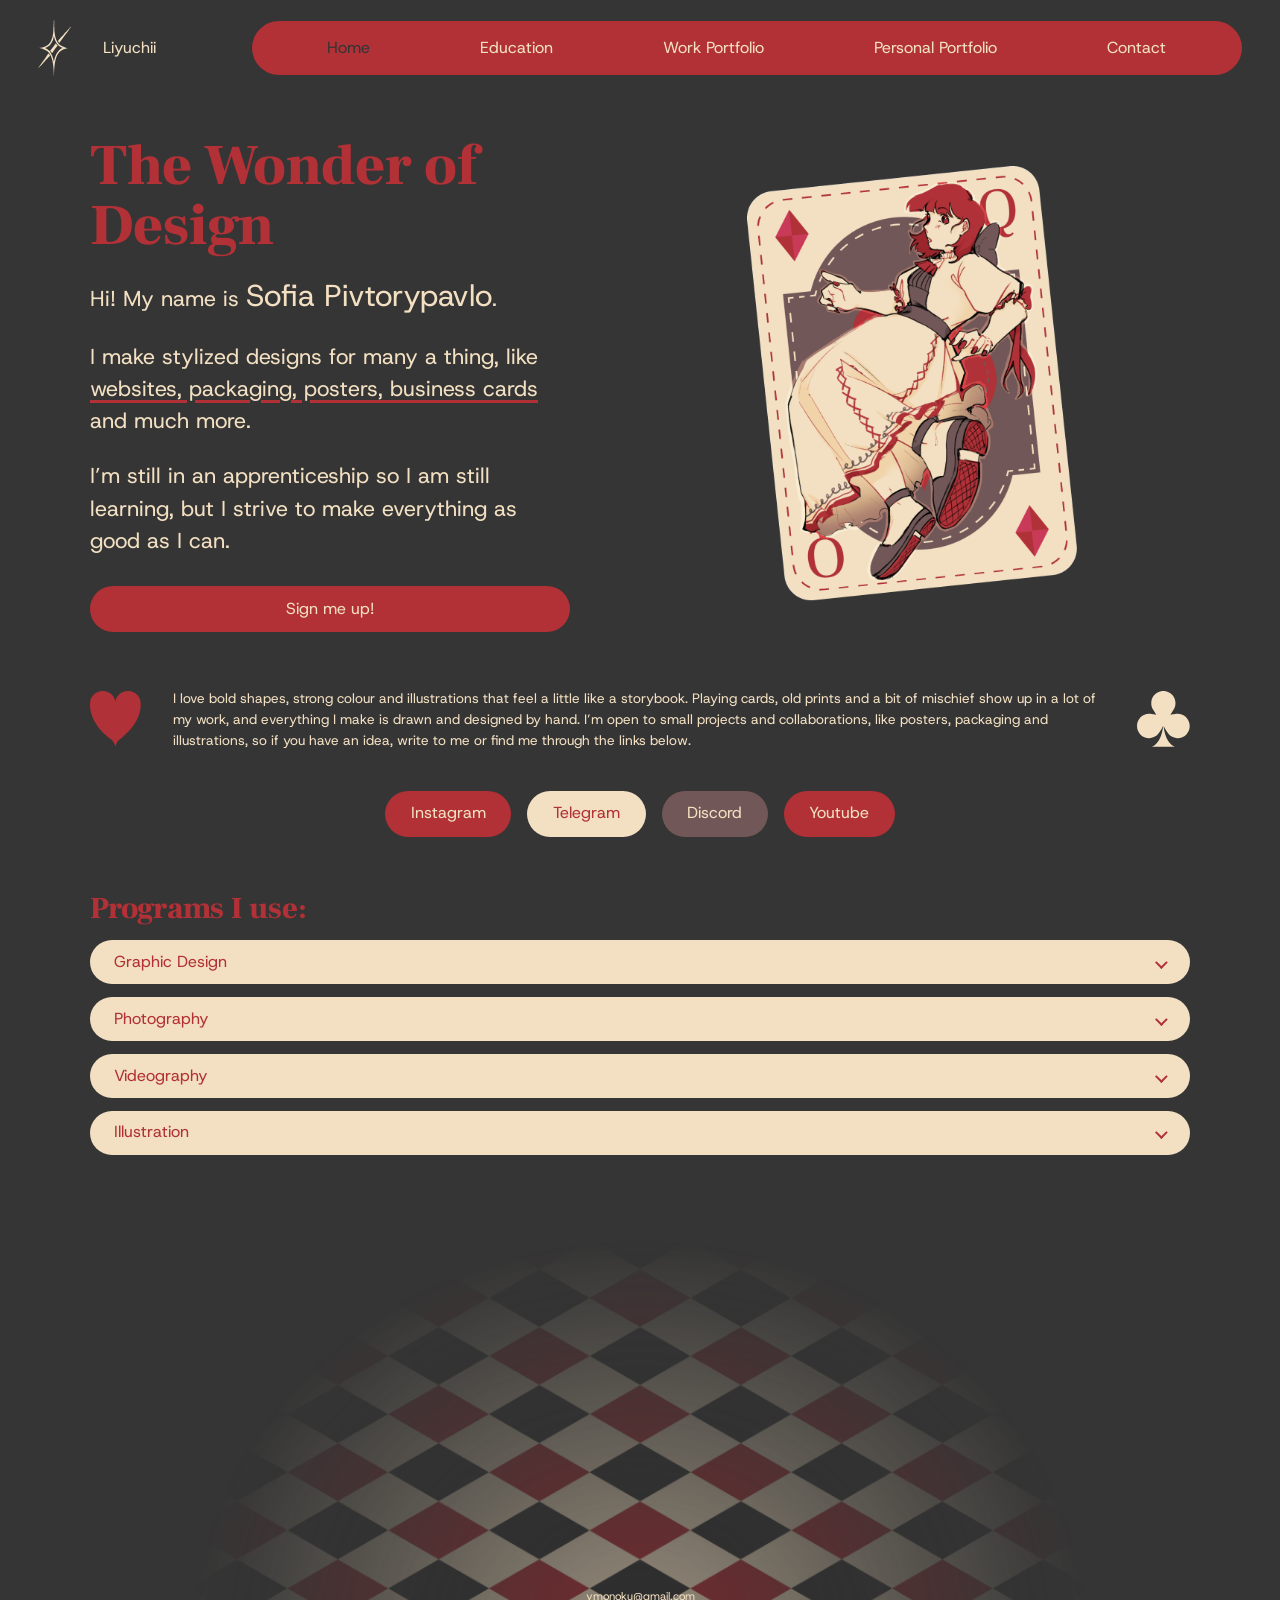
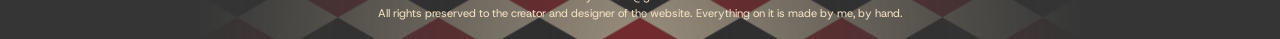
==== commit 68a98773: "Update index.html" ====
--- a/index.html
+++ b/index.html
@@ -15,7 +15,7 @@
 
             <header class="site-nav">
                 <a class="brand" href="index.html">
-                    <img src="images/logo.svg" alt="">
+                    <img src="images/Logo.svg" alt="">
                     <span>Liyuchii</span>
                 </a>
                 <nav class="menu" aria-label="Main">
@@ -99,4 +99,4 @@
 
                     </script>
                     </body>
-                    </html>+                    </html>
